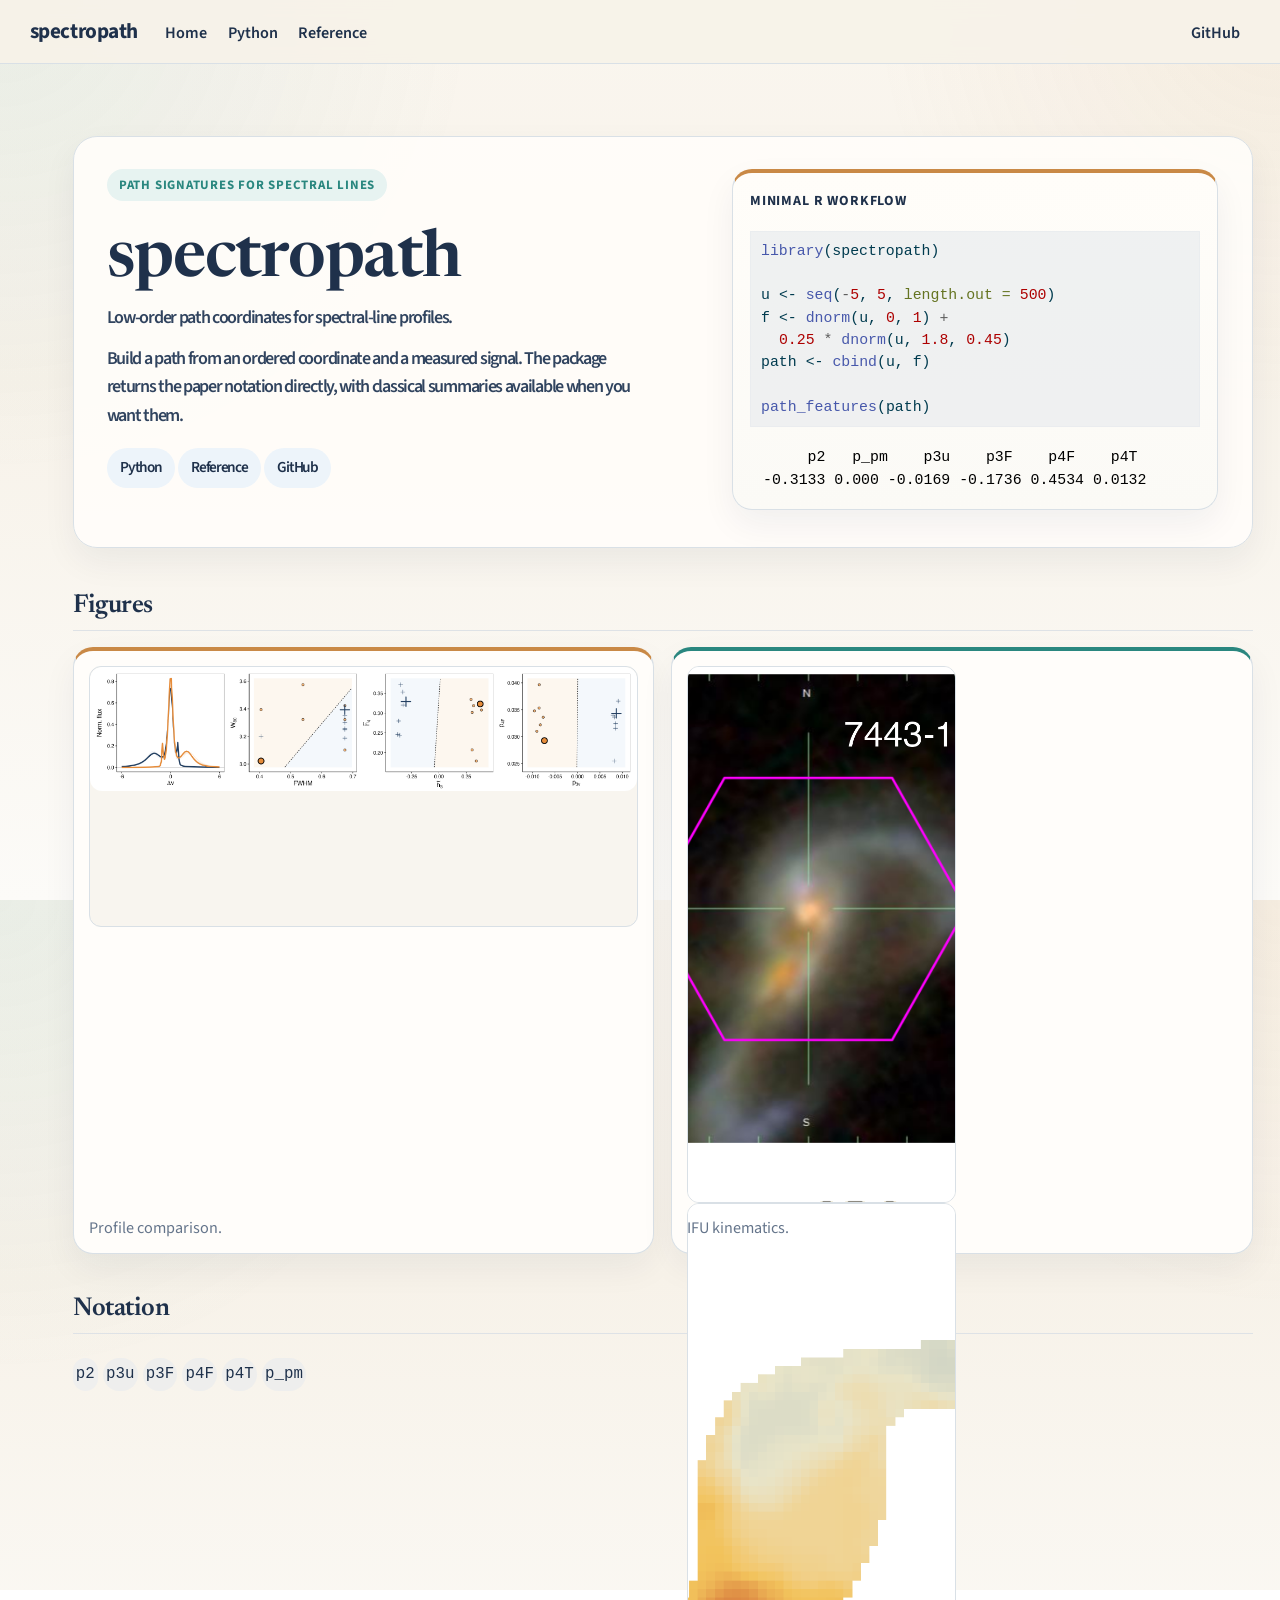
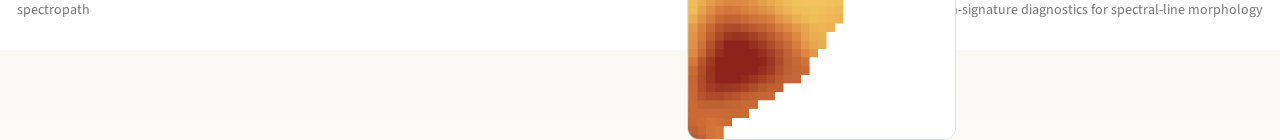
==== docs/index.html @ d3705812 "still trying" ====
<!DOCTYPE html>
<html xmlns="http://www.w3.org/1999/xhtml" lang="en" xml:lang="en"><head>

<meta charset="utf-8">
<meta name="generator" content="quarto-1.8.27">

<meta name="viewport" content="width=device-width, initial-scale=1.0, user-scalable=yes">


<title>spectropath</title>
<style>
code{white-space: pre-wrap;}
span.smallcaps{font-variant: small-caps;}
div.columns{display: flex; gap: min(4vw, 1.5em);}
div.column{flex: auto; overflow-x: auto;}
div.hanging-indent{margin-left: 1.5em; text-indent: -1.5em;}
ul.task-list{list-style: none;}
ul.task-list li input[type="checkbox"] {
  width: 0.8em;
  margin: 0 0.8em 0.2em -1em; /* quarto-specific, see https://github.com/quarto-dev/quarto-cli/issues/4556 */ 
  vertical-align: middle;
}
/* CSS for syntax highlighting */
html { -webkit-text-size-adjust: 100%; }
pre > code.sourceCode { white-space: pre; position: relative; }
pre > code.sourceCode > span { display: inline-block; line-height: 1.25; }
pre > code.sourceCode > span:empty { height: 1.2em; }
.sourceCode { overflow: visible; }
code.sourceCode > span { color: inherit; text-decoration: inherit; }
div.sourceCode { margin: 1em 0; }
pre.sourceCode { margin: 0; }
@media screen {
div.sourceCode { overflow: auto; }
}
@media print {
pre > code.sourceCode { white-space: pre-wrap; }
pre > code.sourceCode > span { text-indent: -5em; padding-left: 5em; }
}
pre.numberSource code
  { counter-reset: source-line 0; }
pre.numberSource code > span
  { position: relative; left: -4em; counter-increment: source-line; }
pre.numberSource code > span > a:first-child::before
  { content: counter(source-line);
    position: relative; left: -1em; text-align: right; vertical-align: baseline;
    border: none; display: inline-block;
    -webkit-touch-callout: none; -webkit-user-select: none;
    -khtml-user-select: none; -moz-user-select: none;
    -ms-user-select: none; user-select: none;
    padding: 0 4px; width: 4em;
  }
pre.numberSource { margin-left: 3em;  padding-left: 4px; }
div.sourceCode
  {   }
@media screen {
pre > code.sourceCode > span > a:first-child::before { text-decoration: underline; }
}
</style>


<script src="site_libs/quarto-nav/quarto-nav.js"></script>
<script src="site_libs/quarto-nav/headroom.min.js"></script>
<script src="site_libs/quarto-html/quarto.js" type="module"></script>
<script src="site_libs/quarto-html/tabsets/tabsets.js" type="module"></script>
<script src="site_libs/quarto-html/axe/axe-check.js" type="module"></script>
<script src="site_libs/quarto-html/popper.min.js"></script>
<script src="site_libs/quarto-html/tippy.umd.min.js"></script>
<script src="site_libs/quarto-html/anchor.min.js"></script>
<link href="site_libs/quarto-html/tippy.css" rel="stylesheet">
<link href="site_libs/quarto-html/quarto-syntax-highlighting-ed96de9b727972fe78a7b5d16c58bf87.css" rel="stylesheet" id="quarto-text-highlighting-styles">
<script src="site_libs/bootstrap/bootstrap.min.js"></script>
<link href="site_libs/bootstrap/bootstrap-icons.css" rel="stylesheet">
<link href="site_libs/bootstrap/bootstrap-a8976c3e89df70b272bdfba3d2fda974.min.css" rel="stylesheet" append-hash="true" id="quarto-bootstrap" data-mode="light">
<script id="quarto-search-options" type="application/json">{
  "language": {
    "search-no-results-text": "No results",
    "search-matching-documents-text": "matching documents",
    "search-copy-link-title": "Copy link to search",
    "search-hide-matches-text": "Hide additional matches",
    "search-more-match-text": "more match in this document",
    "search-more-matches-text": "more matches in this document",
    "search-clear-button-title": "Clear",
    "search-text-placeholder": "",
    "search-detached-cancel-button-title": "Cancel",
    "search-submit-button-title": "Submit",
    "search-label": "Search"
  }
}</script>
<style>html{ scroll-behavior: smooth; }</style>


<link rel="stylesheet" href="styles.css">
</head>

<body class="nav-fixed quarto-light">

<div id="quarto-search-results"></div>
  <header id="quarto-header" class="headroom fixed-top">
    <nav class="navbar navbar-expand-lg " data-bs-theme="dark">
      <div class="navbar-container container-fluid">
      <div class="navbar-brand-container mx-auto">
    <a class="navbar-brand" href="./index.html">
    <span class="navbar-title">spectropath</span>
    </a>
  </div>
          <button class="navbar-toggler" type="button" data-bs-toggle="collapse" data-bs-target="#navbarCollapse" aria-controls="navbarCollapse" role="menu" aria-expanded="false" aria-label="Toggle navigation" onclick="if (window.quartoToggleHeadroom) { window.quartoToggleHeadroom(); }">
  <span class="navbar-toggler-icon"></span>
</button>
          <div class="collapse navbar-collapse" id="navbarCollapse">
            <ul class="navbar-nav navbar-nav-scroll me-auto">
  <li class="nav-item">
    <a class="nav-link active" href="./index.html" aria-current="page"> 
<span class="menu-text">Home</span></a>
  </li>  
  <li class="nav-item">
    <a class="nav-link" href="./python.html"> 
<span class="menu-text">Python</span></a>
  </li>  
  <li class="nav-item">
    <a class="nav-link" href="./reference.html"> 
<span class="menu-text">Reference</span></a>
  </li>  
</ul>
            <ul class="navbar-nav navbar-nav-scroll ms-auto">
  <li class="nav-item">
    <a class="nav-link" href="https://github.com/RafaelSdeSouza/spectropath"> 
<span class="menu-text">GitHub</span></a>
  </li>  
</ul>
          </div> <!-- /navcollapse -->
            <div class="quarto-navbar-tools">
</div>
      </div> <!-- /container-fluid -->
    </nav>
</header>
<!-- content -->
<div id="quarto-content" class="quarto-container page-columns page-rows-contents page-layout-full page-navbar">
<!-- sidebar -->
<!-- margin-sidebar -->
    
<!-- main -->
<main class="content column-page" id="quarto-document-content"><header id="title-block-header" class="quarto-title-block"></header>




<div class="home-shell">
<div id="overview" class="hero-grid">
<div class="hero-copy">
<p><span class="section-label">Path signatures for spectral lines</span></p>
<section id="spectropath" class="level1 hero-name">
<h1 class="hero-name">spectropath</h1>
<p>Low-order path coordinates for spectral-line profiles.</p>
<p>Build a path from an ordered coordinate and a measured signal. The package returns the paper notation directly, with classical summaries available when you want them.</p>
<div class="inline-links">
<p><a href="python.html">Python</a> <a href="reference.html">Reference</a> <a href="https://github.com/RafaelSdeSouza/spectropath">GitHub</a></p>
</div>
</section>
</div>
<div class="code-card">
<p>Minimal R workflow</p>
<div class="sourceCode" id="cb1"><pre class="sourceCode r"><code class="sourceCode r"><span id="cb1-1"><a href="#cb1-1" aria-hidden="true" tabindex="-1"></a><span class="fu">library</span>(spectropath)</span>
<span id="cb1-2"><a href="#cb1-2" aria-hidden="true" tabindex="-1"></a></span>
<span id="cb1-3"><a href="#cb1-3" aria-hidden="true" tabindex="-1"></a>u <span class="ot">&lt;-</span> <span class="fu">seq</span>(<span class="sc">-</span><span class="dv">5</span>, <span class="dv">5</span>, <span class="at">length.out =</span> <span class="dv">500</span>)</span>
<span id="cb1-4"><a href="#cb1-4" aria-hidden="true" tabindex="-1"></a>f <span class="ot">&lt;-</span> <span class="fu">dnorm</span>(u, <span class="dv">0</span>, <span class="dv">1</span>) <span class="sc">+</span></span>
<span id="cb1-5"><a href="#cb1-5" aria-hidden="true" tabindex="-1"></a>  <span class="fl">0.25</span> <span class="sc">*</span> <span class="fu">dnorm</span>(u, <span class="fl">1.8</span>, <span class="fl">0.45</span>)</span>
<span id="cb1-6"><a href="#cb1-6" aria-hidden="true" tabindex="-1"></a>path <span class="ot">&lt;-</span> <span class="fu">cbind</span>(u, f)</span>
<span id="cb1-7"><a href="#cb1-7" aria-hidden="true" tabindex="-1"></a></span>
<span id="cb1-8"><a href="#cb1-8" aria-hidden="true" tabindex="-1"></a><span class="fu">path_features</span>(path)</span></code></pre></div>
<pre class="text"><code>      p2   p_pm    p3u    p3F    p4F    p4T
 -0.3133 0.000 -0.0169 -0.1736 0.4534 0.0132</code></pre>
</div>
</div>
<section id="figures" class="level2 section-heading">
<h2 class="section-heading anchored" data-anchor-id="figures">Figures</h2>
<div class="showcase-grid">
<div class="showcase-lead">
<div class="showcase-frame showcase-frame-wide">
<p><img src="site-assets/moffat_stress_cases_panel_boundary_regions_row1.png" class="img-fluid"></p>
</div>
<div class="showcase-caption">
<p>Profile comparison.</p>
</div>
</div>
<div class="showcase-side">
<div class="kinematics-pair">
<p><img src="site-assets/kinematics_context_crop.png" class="kinematics-slice img-fluid"> <img src="site-assets/kinematics_starlet_crop.png" class="kinematics-slice img-fluid"></p>
</div>
<div class="showcase-caption">
<p>IFU kinematics.</p>
</div>
</div>
</div>
</section>
<section id="notation" class="level2 section-heading">
<h2 class="section-heading anchored" data-anchor-id="notation">Notation</h2>
<div class="notation-strip">
<p><code>p2</code> <code>p3u</code> <code>p3F</code> <code>p4F</code> <code>p4T</code> <code>p_pm</code></p>
</div>
</section>
</div>



</main> <!-- /main -->
<script id="quarto-html-after-body" type="application/javascript">
  window.document.addEventListener("DOMContentLoaded", function (event) {
    const icon = "";
    const anchorJS = new window.AnchorJS();
    anchorJS.options = {
      placement: 'right',
      icon: icon
    };
    anchorJS.add('.anchored');
      var localhostRegex = new RegExp(/^(?:http|https):\/\/localhost\:?[0-9]*\//);
      var mailtoRegex = new RegExp(/^mailto:/);
        var filterRegex = new RegExp('/' + window.location.host + '/');
      var isInternal = (href) => {
          return filterRegex.test(href) || localhostRegex.test(href) || mailtoRegex.test(href);
      }
      // Inspect non-navigation links and adorn them if external
     var links = window.document.querySelectorAll('a[href]:not(.nav-link):not(.navbar-brand):not(.toc-action):not(.sidebar-link):not(.sidebar-item-toggle):not(.pagination-link):not(.no-external):not([aria-hidden]):not(.dropdown-item):not(.quarto-navigation-tool):not(.about-link)');
      for (var i=0; i<links.length; i++) {
        const link = links[i];
        if (!isInternal(link.href)) {
          // undo the damage that might have been done by quarto-nav.js in the case of
          // links that we want to consider external
          if (link.dataset.originalHref !== undefined) {
            link.href = link.dataset.originalHref;
          }
        }
      }
    function tippyHover(el, contentFn, onTriggerFn, onUntriggerFn) {
      const config = {
        allowHTML: true,
        maxWidth: 500,
        delay: 100,
        arrow: false,
        appendTo: function(el) {
            return el.parentElement;
        },
        interactive: true,
        interactiveBorder: 10,
        theme: 'quarto',
        placement: 'bottom-start',
      };
      if (contentFn) {
        config.content = contentFn;
      }
      if (onTriggerFn) {
        config.onTrigger = onTriggerFn;
      }
      if (onUntriggerFn) {
        config.onUntrigger = onUntriggerFn;
      }
      window.tippy(el, config); 
    }
    const noterefs = window.document.querySelectorAll('a[role="doc-noteref"]');
    for (var i=0; i<noterefs.length; i++) {
      const ref = noterefs[i];
      tippyHover(ref, function() {
        // use id or data attribute instead here
        let href = ref.getAttribute('data-footnote-href') || ref.getAttribute('href');
        try { href = new URL(href).hash; } catch {}
        const id = href.replace(/^#\/?/, "");
        const note = window.document.getElementById(id);
        if (note) {
          return note.innerHTML;
        } else {
          return "";
        }
      });
    }
    const xrefs = window.document.querySelectorAll('a.quarto-xref');
    const processXRef = (id, note) => {
      // Strip column container classes
      const stripColumnClz = (el) => {
        el.classList.remove("page-full", "page-columns");
        if (el.children) {
          for (const child of el.children) {
            stripColumnClz(child);
          }
        }
      }
      stripColumnClz(note)
      if (id === null || id.startsWith('sec-')) {
        // Special case sections, only their first couple elements
        const container = document.createElement("div");
        if (note.children && note.children.length > 2) {
          container.appendChild(note.children[0].cloneNode(true));
          for (let i = 1; i < note.children.length; i++) {
            const child = note.children[i];
            if (child.tagName === "P" && child.innerText === "") {
              continue;
            } else {
              container.appendChild(child.cloneNode(true));
              break;
            }
          }
          if (window.Quarto?.typesetMath) {
            window.Quarto.typesetMath(container);
          }
          return container.innerHTML
        } else {
          if (window.Quarto?.typesetMath) {
            window.Quarto.typesetMath(note);
          }
          return note.innerHTML;
        }
      } else {
        // Remove any anchor links if they are present
        const anchorLink = note.querySelector('a.anchorjs-link');
        if (anchorLink) {
          anchorLink.remove();
        }
        if (window.Quarto?.typesetMath) {
          window.Quarto.typesetMath(note);
        }
        if (note.classList.contains("callout")) {
          return note.outerHTML;
        } else {
          return note.innerHTML;
        }
      }
    }
    for (var i=0; i<xrefs.length; i++) {
      const xref = xrefs[i];
      tippyHover(xref, undefined, function(instance) {
        instance.disable();
        let url = xref.getAttribute('href');
        let hash = undefined; 
        if (url.startsWith('#')) {
          hash = url;
        } else {
          try { hash = new URL(url).hash; } catch {}
        }
        if (hash) {
          const id = hash.replace(/^#\/?/, "");
          const note = window.document.getElementById(id);
          if (note !== null) {
            try {
              const html = processXRef(id, note.cloneNode(true));
              instance.setContent(html);
            } finally {
              instance.enable();
              instance.show();
            }
          } else {
            // See if we can fetch this
            fetch(url.split('#')[0])
            .then(res => res.text())
            .then(html => {
              const parser = new DOMParser();
              const htmlDoc = parser.parseFromString(html, "text/html");
              const note = htmlDoc.getElementById(id);
              if (note !== null) {
                const html = processXRef(id, note);
                instance.setContent(html);
              } 
            }).finally(() => {
              instance.enable();
              instance.show();
            });
          }
        } else {
          // See if we can fetch a full url (with no hash to target)
          // This is a special case and we should probably do some content thinning / targeting
          fetch(url)
          .then(res => res.text())
          .then(html => {
            const parser = new DOMParser();
            const htmlDoc = parser.parseFromString(html, "text/html");
            const note = htmlDoc.querySelector('main.content');
            if (note !== null) {
              // This should only happen for chapter cross references
              // (since there is no id in the URL)
              // remove the first header
              if (note.children.length > 0 && note.children[0].tagName === "HEADER") {
                note.children[0].remove();
              }
              const html = processXRef(null, note);
              instance.setContent(html);
            } 
          }).finally(() => {
            instance.enable();
            instance.show();
          });
        }
      }, function(instance) {
      });
    }
        let selectedAnnoteEl;
        const selectorForAnnotation = ( cell, annotation) => {
          let cellAttr = 'data-code-cell="' + cell + '"';
          let lineAttr = 'data-code-annotation="' +  annotation + '"';
          const selector = 'span[' + cellAttr + '][' + lineAttr + ']';
          return selector;
        }
        const selectCodeLines = (annoteEl) => {
          const doc = window.document;
          const targetCell = annoteEl.getAttribute("data-target-cell");
          const targetAnnotation = annoteEl.getAttribute("data-target-annotation");
          const annoteSpan = window.document.querySelector(selectorForAnnotation(targetCell, targetAnnotation));
          const lines = annoteSpan.getAttribute("data-code-lines").split(",");
          const lineIds = lines.map((line) => {
            return targetCell + "-" + line;
          })
          let top = null;
          let height = null;
          let parent = null;
          if (lineIds.length > 0) {
              //compute the position of the single el (top and bottom and make a div)
              const el = window.document.getElementById(lineIds[0]);
              top = el.offsetTop;
              height = el.offsetHeight;
              parent = el.parentElement.parentElement;
            if (lineIds.length > 1) {
              const lastEl = window.document.getElementById(lineIds[lineIds.length - 1]);
              const bottom = lastEl.offsetTop + lastEl.offsetHeight;
              height = bottom - top;
            }
            if (top !== null && height !== null && parent !== null) {
              // cook up a div (if necessary) and position it 
              let div = window.document.getElementById("code-annotation-line-highlight");
              if (div === null) {
                div = window.document.createElement("div");
                div.setAttribute("id", "code-annotation-line-highlight");
                div.style.position = 'absolute';
                parent.appendChild(div);
              }
              div.style.top = top - 2 + "px";
              div.style.height = height + 4 + "px";
              div.style.left = 0;
              let gutterDiv = window.document.getElementById("code-annotation-line-highlight-gutter");
              if (gutterDiv === null) {
                gutterDiv = window.document.createElement("div");
                gutterDiv.setAttribute("id", "code-annotation-line-highlight-gutter");
                gutterDiv.style.position = 'absolute';
                const codeCell = window.document.getElementById(targetCell);
                const gutter = codeCell.querySelector('.code-annotation-gutter');
                gutter.appendChild(gutterDiv);
              }
              gutterDiv.style.top = top - 2 + "px";
              gutterDiv.style.height = height + 4 + "px";
            }
            selectedAnnoteEl = annoteEl;
          }
        };
        const unselectCodeLines = () => {
          const elementsIds = ["code-annotation-line-highlight", "code-annotation-line-highlight-gutter"];
          elementsIds.forEach((elId) => {
            const div = window.document.getElementById(elId);
            if (div) {
              div.remove();
            }
          });
          selectedAnnoteEl = undefined;
        };
          // Handle positioning of the toggle
      window.addEventListener(
        "resize",
        throttle(() => {
          elRect = undefined;
          if (selectedAnnoteEl) {
            selectCodeLines(selectedAnnoteEl);
          }
        }, 10)
      );
      function throttle(fn, ms) {
      let throttle = false;
      let timer;
        return (...args) => {
          if(!throttle) { // first call gets through
              fn.apply(this, args);
              throttle = true;
          } else { // all the others get throttled
              if(timer) clearTimeout(timer); // cancel #2
              timer = setTimeout(() => {
                fn.apply(this, args);
                timer = throttle = false;
              }, ms);
          }
        };
      }
        // Attach click handler to the DT
        const annoteDls = window.document.querySelectorAll('dt[data-target-cell]');
        for (const annoteDlNode of annoteDls) {
          annoteDlNode.addEventListener('click', (event) => {
            const clickedEl = event.target;
            if (clickedEl !== selectedAnnoteEl) {
              unselectCodeLines();
              const activeEl = window.document.querySelector('dt[data-target-cell].code-annotation-active');
              if (activeEl) {
                activeEl.classList.remove('code-annotation-active');
              }
              selectCodeLines(clickedEl);
              clickedEl.classList.add('code-annotation-active');
            } else {
              // Unselect the line
              unselectCodeLines();
              clickedEl.classList.remove('code-annotation-active');
            }
          });
        }
    const findCites = (el) => {
      const parentEl = el.parentElement;
      if (parentEl) {
        const cites = parentEl.dataset.cites;
        if (cites) {
          return {
            el,
            cites: cites.split(' ')
          };
        } else {
          return findCites(el.parentElement)
        }
      } else {
        return undefined;
      }
    };
    var bibliorefs = window.document.querySelectorAll('a[role="doc-biblioref"]');
    for (var i=0; i<bibliorefs.length; i++) {
      const ref = bibliorefs[i];
      const citeInfo = findCites(ref);
      if (citeInfo) {
        tippyHover(citeInfo.el, function() {
          var popup = window.document.createElement('div');
          citeInfo.cites.forEach(function(cite) {
            var citeDiv = window.document.createElement('div');
            citeDiv.classList.add('hanging-indent');
            citeDiv.classList.add('csl-entry');
            var biblioDiv = window.document.getElementById('ref-' + cite);
            if (biblioDiv) {
              citeDiv.innerHTML = biblioDiv.innerHTML;
            }
            popup.appendChild(citeDiv);
          });
          return popup.innerHTML;
        });
      }
    }
  });
  </script>
</div> <!-- /content -->
<footer class="footer">
  <div class="nav-footer">
    <div class="nav-footer-left">
<p>spectropath</p>
</div>   
    <div class="nav-footer-center">
      &nbsp;
    </div>
    <div class="nav-footer-right">
<p>Path-signature diagnostics for spectral-line morphology</p>
</div>
  </div>
</footer>




<script src="site_libs/quarto-html/zenscroll-min.js"></script>
</body></html>
---- docs/site_libs/quarto-html/tippy.css ----
.tippy-box[data-animation=fade][data-state=hidden]{opacity:0}[data-tippy-root]{max-width:calc(100vw - 10px)}.tippy-box{position:relative;background-color:#333;color:#fff;border-radius:4px;font-size:14px;line-height:1.4;white-space:normal;outline:0;transition-property:transform,visibility,opacity}.tippy-box[data-placement^=top]>.tippy-arrow{bottom:0}.tippy-box[data-placement^=top]>.tippy-arrow:before{bottom:-7px;left:0;border-width:8px 8px 0;border-top-color:initial;transform-origin:center top}.tippy-box[data-placement^=bottom]>.tippy-arrow{top:0}.tippy-box[data-placement^=bottom]>.tippy-arrow:before{top:-7px;left:0;border-width:0 8px 8px;border-bottom-color:initial;transform-origin:center bottom}.tippy-box[data-placement^=left]>.tippy-arrow{right:0}.tippy-box[data-placement^=left]>.tippy-arrow:before{border-width:8px 0 8px 8px;border-left-color:initial;right:-7px;transform-origin:center left}.tippy-box[data-placement^=right]>.tippy-arrow{left:0}.tippy-box[data-placement^=right]>.tippy-arrow:before{left:-7px;border-width:8px 8px 8px 0;border-right-color:initial;transform-origin:center right}.tippy-box[data-inertia][data-state=visible]{transition-timing-function:cubic-bezier(.54,1.5,.38,1.11)}.tippy-arrow{width:16px;height:16px;color:#333}.tippy-arrow:before{content:"";position:absolute;border-color:transparent;border-style:solid}.tippy-content{position:relative;padding:5px 9px;z-index:1}
---- docs/site_libs/quarto-html/quarto-syntax-highlighting-ed96de9b727972fe78a7b5d16c58bf87.css ----
/* quarto syntax highlight colors */
:root {
  --quarto-hl-ot-color: #003B4F;
  --quarto-hl-at-color: #657422;
  --quarto-hl-ss-color: #20794D;
  --quarto-hl-an-color: #5E5E5E;
  --quarto-hl-fu-color: #4758AB;
  --quarto-hl-st-color: #20794D;
  --quarto-hl-cf-color: #003B4F;
  --quarto-hl-op-color: #5E5E5E;
  --quarto-hl-er-color: #AD0000;
  --quarto-hl-bn-color: #AD0000;
  --quarto-hl-al-color: #AD0000;
  --quarto-hl-va-color: #111111;
  --quarto-hl-bu-color: inherit;
  --quarto-hl-ex-color: inherit;
  --quarto-hl-pp-color: #AD0000;
  --quarto-hl-in-color: #5E5E5E;
  --quarto-hl-vs-color: #20794D;
  --quarto-hl-wa-color: #5E5E5E;
  --quarto-hl-do-color: #5E5E5E;
  --quarto-hl-im-color: #00769E;
  --quarto-hl-ch-color: #20794D;
  --quarto-hl-dt-color: #AD0000;
  --quarto-hl-fl-color: #AD0000;
  --quarto-hl-co-color: #5E5E5E;
  --quarto-hl-cv-color: #5E5E5E;
  --quarto-hl-cn-color: #8f5902;
  --quarto-hl-sc-color: #5E5E5E;
  --quarto-hl-dv-color: #AD0000;
  --quarto-hl-kw-color: #003B4F;
}

/* other quarto variables */
:root {
  --quarto-font-monospace: SFMono-Regular, Menlo, Monaco, Consolas, "Liberation Mono", "Courier New", monospace;
}

/* syntax highlight based on Pandoc's rules */
pre > code.sourceCode > span {
  color: #003B4F;
}

code.sourceCode > span {
  color: #003B4F;
}

div.sourceCode,
div.sourceCode pre.sourceCode {
  color: #003B4F;
}

/* Normal */
code span {
  color: #003B4F;
}

/* Alert */
code span.al {
  color: #AD0000;
  font-style: inherit;
}

/* Annotation */
code span.an {
  color: #5E5E5E;
  font-style: inherit;
}

/* Attribute */
code span.at {
  color: #657422;
  font-style: inherit;
}

/* BaseN */
code span.bn {
  color: #AD0000;
  font-style: inherit;
}

/* BuiltIn */
code span.bu {
  font-style: inherit;
}

/* ControlFlow */
code span.cf {
  color: #003B4F;
  font-weight: bold;
  font-style: inherit;
}

/* Char */
code span.ch {
  color: #20794D;
  font-style: inherit;
}

/* Constant */
code span.cn {
  color: #8f5902;
  font-style: inherit;
}

/* Comment */
code span.co {
  color: #5E5E5E;
  font-style: inherit;
}

/* CommentVar */
code span.cv {
  color: #5E5E5E;
  font-style: italic;
}

/* Documentation */
code span.do {
  color: #5E5E5E;
  font-style: italic;
}

/* DataType */
code span.dt {
  color: #AD0000;
  font-style: inherit;
}

/* DecVal */
code span.dv {
  color: #AD0000;
  font-style: inherit;
}

/* Error */
code span.er {
  color: #AD0000;
  font-style: inherit;
}

/* Extension */
code span.ex {
  font-style: inherit;
}

/* Float */
code span.fl {
  color: #AD0000;
  font-style: inherit;
}

/* Function */
code span.fu {
  color: #4758AB;
  font-style: inherit;
}

/* Import */
code span.im {
  color: #00769E;
  font-style: inherit;
}

/* Information */
code span.in {
  color: #5E5E5E;
  font-style: inherit;
}

/* Keyword */
code span.kw {
  color: #003B4F;
  font-weight: bold;
  font-style: inherit;
}

/* Operator */
code span.op {
  color: #5E5E5E;
  font-style: inherit;
}

/* Other */
code span.ot {
  color: #003B4F;
  font-style: inherit;
}

/* Preprocessor */
code span.pp {
  color: #AD0000;
  font-style: inherit;
}

/* SpecialChar */
code span.sc {
  color: #5E5E5E;
  font-style: inherit;
}

/* SpecialString */
code span.ss {
  color: #20794D;
  font-style: inherit;
}

/* String */
code span.st {
  color: #20794D;
  font-style: inherit;
}

/* Variable */
code span.va {
  color: #111111;
  font-style: inherit;
}

/* VerbatimString */
code span.vs {
  color: #20794D;
  font-style: inherit;
}

/* Warning */
code span.wa {
  color: #5E5E5E;
  font-style: italic;
}

.prevent-inlining {
  content: "</";
}

/*# sourceMappingURL=0920dd6d7437995b8cdf7429764427b1.css.map */
---- docs/styles.css ----
@import url('https://fonts.googleapis.com/css2?family=Newsreader:opsz,wght@6..72,500;6..72,600&family=Source+Sans+3:wght@400;500;600;700&display=swap');

:root {
  --sp-ink: #1f314b;
  --sp-muted: #65758b;
  --sp-line: #d9e0e6;
  --sp-paper: #f7f2e9;
  --sp-white: #fffdfa;
  --sp-accent: #c98946;
  --sp-accent-soft: #faeedf;
  --sp-jade: #2a877f;
  --sp-jade-soft: #e7f3f1;
  --sp-blue-soft: #edf4fa;
  --sp-shadow: 0 14px 34px rgba(22, 39, 61, 0.06);
  --sp-radius: 20px;
}

html {
  scroll-behavior: smooth;
}

body {
  font-family: "Source Sans 3", -apple-system, BlinkMacSystemFont, "Segoe UI", Helvetica, Arial, sans-serif;
  color: var(--sp-ink);
  background:
    radial-gradient(circle at top right, rgba(201, 137, 70, 0.09), transparent 24rem),
    radial-gradient(circle at top left, rgba(42, 135, 127, 0.08), transparent 28rem),
    linear-gradient(180deg, #faf6ef 0%, #f7f2e9 42%, #fcfbf8 100%);
  line-height: 1.68;
}

body,
p,
li,
td,
th,
figcaption,
.navbar,
.showcase-caption,
.notation-item,
.quick-card,
.code-card,
.example-block {
  font-family: "Source Sans 3", -apple-system, BlinkMacSystemFont, "Segoe UI", Helvetica, Arial, sans-serif;
}

.quarto-title-banner,
.quarto-title-block,
#quarto-search,
.quarto-search-button {
  display: none !important;
}

.navbar {
  background: rgba(247, 242, 233, 0.92);
  backdrop-filter: blur(10px);
  border-bottom: 1px solid var(--sp-line);
  box-shadow: none;
}

.navbar-brand,
.navbar-nav .nav-link {
  color: var(--sp-ink) !important;
}

.navbar-brand {
  font-weight: 700;
  letter-spacing: -0.02em;
}

.navbar-nav .nav-link {
  font-size: 0.95rem;
  font-weight: 600;
}

.navbar-nav .nav-link:hover,
a:hover {
  color: #15263c !important;
}

main.content,
.page-columns,
.page-layout-full {
  background: transparent;
}

.home-shell,
.page-content {
  width: min(1180px, calc(100vw - 2.4rem));
  margin: 0 auto;
}

.home-shell {
  padding: 2.4rem 0 4rem;
}

.home-layout {
  display: grid;
  grid-template-columns: 170px minmax(0, 1fr);
  gap: 1.6rem;
  align-items: start;
}

.home-rail {
  position: sticky;
  top: 5.8rem;
  align-self: start;
  padding-top: 0.45rem;
}

.home-rail h2 {
  margin: 0 0 0.85rem;
  font-family: "Source Sans 3", -apple-system, BlinkMacSystemFont, "Segoe UI", Helvetica, Arial, sans-serif;
  font-size: 0.88rem;
  font-weight: 700;
  letter-spacing: 0.08em;
  text-transform: uppercase;
  color: var(--sp-muted);
}

.home-rail ul {
  list-style: none;
  margin: 0;
  padding: 0;
  display: grid;
  gap: 0.35rem;
}

.home-rail a {
  display: inline-block;
  color: var(--sp-ink);
  text-decoration: none;
  font-size: 0.97rem;
  font-weight: 600;
}

.home-main {
  min-width: 0;
}

.hero-grid {
  display: grid;
  grid-template-columns: minmax(0, 1.1fr) minmax(300px, 0.9fr);
  gap: 1.8rem;
  align-items: start;
  margin: 0 auto 2.4rem;
  padding: 1.9rem 1.95rem;
  background: rgba(255, 253, 250, 0.9);
  border: 1px solid var(--sp-line);
  border-radius: 24px;
  box-shadow: var(--sp-shadow);
}

.hero-copy {
  max-width: 34rem;
}

.section-label {
  display: inline-block;
  margin-bottom: 0.95rem;
  padding: 0.35rem 0.72rem;
  border-radius: 999px;
  background: var(--sp-jade-soft);
  color: var(--sp-jade);
  font-size: 0.76rem;
  font-weight: 700;
  letter-spacing: 0.06em;
  text-transform: uppercase;
}

.hero-name,
h1,
h2,
h3 {
  font-family: "Newsreader", "Iowan Old Style", "Times New Roman", serif;
  color: var(--sp-ink);
  letter-spacing: -0.02em;
  font-weight: 600;
}

.hero-name {
  font-size: clamp(2.9rem, 5.1vw, 4.8rem);
  line-height: 0.92;
  margin: 0 0 0.75rem;
  max-width: none;
}

.hero-copy p {
  max-width: 31rem;
  margin: 0 0 0.8rem;
  color: #31445f;
  font-size: 1.06rem;
  line-height: 1.56;
}

.inline-links {
  display: flex;
  flex-wrap: wrap;
  gap: 0.55rem;
  margin-top: 1.1rem;
}

.inline-links a {
  display: inline-flex;
  align-items: center;
  padding: 0.48rem 0.8rem;
  border-radius: 999px;
  background: var(--sp-blue-soft);
  color: var(--sp-ink);
  text-decoration: none;
  font-size: 0.9rem;
  font-weight: 600;
  transition: background 0.18s ease, transform 0.18s ease;
}

.inline-links a:hover {
  background: var(--sp-accent-soft);
  text-decoration: none;
  transform: translateY(-1px);
}

.code-card,
.quick-card,
.notation-item,
.reference-item,
.example-block,
.showcase-lead,
.showcase-side {
  background: var(--sp-white);
  border: 1px solid var(--sp-line);
  border-radius: var(--sp-radius);
  box-shadow: var(--sp-shadow);
}

.code-card {
  padding: 1rem 1rem 0.95rem;
  border-top: 4px solid var(--sp-accent);
  background: linear-gradient(180deg, #fffdf9 0%, #fbfaf6 100%);
}

.code-card > p:first-child,
.quick-card > p:first-child {
  margin: 0 0 0.72rem;
  font-size: 0.82rem;
  font-weight: 700;
  color: var(--sp-ink);
  letter-spacing: 0.06em;
  text-transform: uppercase;
}

pre {
  margin: 0;
  padding: 0;
  background: transparent !important;
  border: 0 !important;
}

pre code,
code {
  font-family: ui-monospace, SFMono-Regular, Menlo, Consolas, monospace;
}

h2.section-heading,
.section-heading {
  font-size: 1.52rem;
  margin: 0 0 0.9rem;
}

.showcase-grid {
  display: grid;
  grid-template-columns: repeat(2, minmax(0, 1fr));
  gap: 1rem;
  align-items: stretch;
  margin-bottom: 2.2rem;
}

.showcase-lead,
.showcase-side {
  display: flex;
  flex-direction: column;
  padding: 0.9rem 0.9rem 0.82rem;
  min-height: 100%;
}

.showcase-lead {
  border-top: 4px solid var(--sp-accent);
}

.showcase-side {
  border-top: 4px solid var(--sp-jade);
}

.showcase-frame {
  width: 100%;
  overflow: hidden;
  border-radius: 12px;
  border: 1px solid var(--sp-line);
  background: #f8f5ef;
}

.showcase-frame-wide {
  aspect-ratio: 16 / 7.6;
}

.showcase-frame img,
.showcase-side img,
.example-block img {
  display: block;
  width: 100%;
  height: 100%;
  object-fit: cover;
  border-radius: 12px;
}

.showcase-grid figure,
.showcase-grid p,
.kinematics-pair p {
  margin: 0;
}

.showcase-grid figcaption {
  display: none;
}

.showcase-caption {
  margin-top: auto;
  padding-top: 0.75rem;
  font-size: 0.95rem;
  color: var(--sp-muted);
  line-height: 1.45;
}

.kinematics-pair {
  display: grid;
  grid-template-columns: repeat(2, minmax(0, 1fr));
  gap: 0.7rem;
}

.kinematics-slice {
  width: 100%;
  aspect-ratio: 1 / 1;
  object-fit: cover;
  object-position: center center;
  border-radius: 12px;
  border: 1px solid var(--sp-line);
  background: #f8f5ef;
}

.notation-strip {
  display: flex;
  flex-wrap: wrap;
  gap: 0.58rem;
  margin-bottom: 2.1rem;
}

.notation-strip code,
.reference-item code {
  display: inline-block;
  padding: 0.24rem 0.52rem;
  border-radius: 999px;
  background: var(--sp-blue-soft);
  color: var(--sp-ink);
  font-size: 0.93rem;
}

.quick-grid,
.reference-list {
  display: grid;
  grid-template-columns: repeat(2, minmax(0, 1fr));
  gap: 1rem;
}

.quick-card {
  padding: 1rem 1.05rem;
  margin-bottom: 2rem;
  border-top: 4px solid var(--sp-jade);
}

.example-block {
  padding: 1.1rem;
  margin-bottom: 1.5rem;
  border-top: 4px solid var(--sp-accent);
}

.example-block h2 {
  margin-top: 0;
  margin-bottom: 0.8rem;
  font-size: 1.48rem;
}

table {
  width: 100%;
  border-collapse: collapse;
  margin: 1rem 0 1.5rem;
  font-size: 0.97rem;
  background: var(--sp-white);
}

th,
td {
  padding: 0.8rem 0.85rem;
  border-bottom: 1px solid var(--sp-line);
}

th {
  text-align: left;
  color: var(--sp-ink);
  font-weight: 600;
}

figcaption {
  color: var(--sp-muted);
}

.page-footer {
  border-top: 1px solid var(--sp-line);
  background: transparent;
}

@media (max-width: 980px) {
  .home-shell,
  .page-content {
    width: min(100vw - 1.2rem, 1100px);
  }

  .home-layout,
  .home-rail,
  .hero-grid,
  .showcase-grid,
  .notation-grid,
  .quick-grid,
  .reference-list {
    grid-template-columns: 1fr;
  }

  .home-layout {
    display: block;
  }

  .home-rail {
    position: static;
    margin-bottom: 1.1rem;
    padding-top: 0;
  }

  .home-rail ul {
    grid-template-columns: repeat(2, minmax(0, 1fr));
    gap: 0.5rem 0.9rem;
  }

  .hero-grid {
    padding: 1.5rem;
  }

  .hero-name {
    font-size: clamp(2.55rem, 12vw, 4rem);
    max-width: none;
  }

  .hero-copy p {
    font-size: 1.04rem;
  }

  .kinematics-pair {
    grid-template-columns: 1fr 1fr;
  }
}
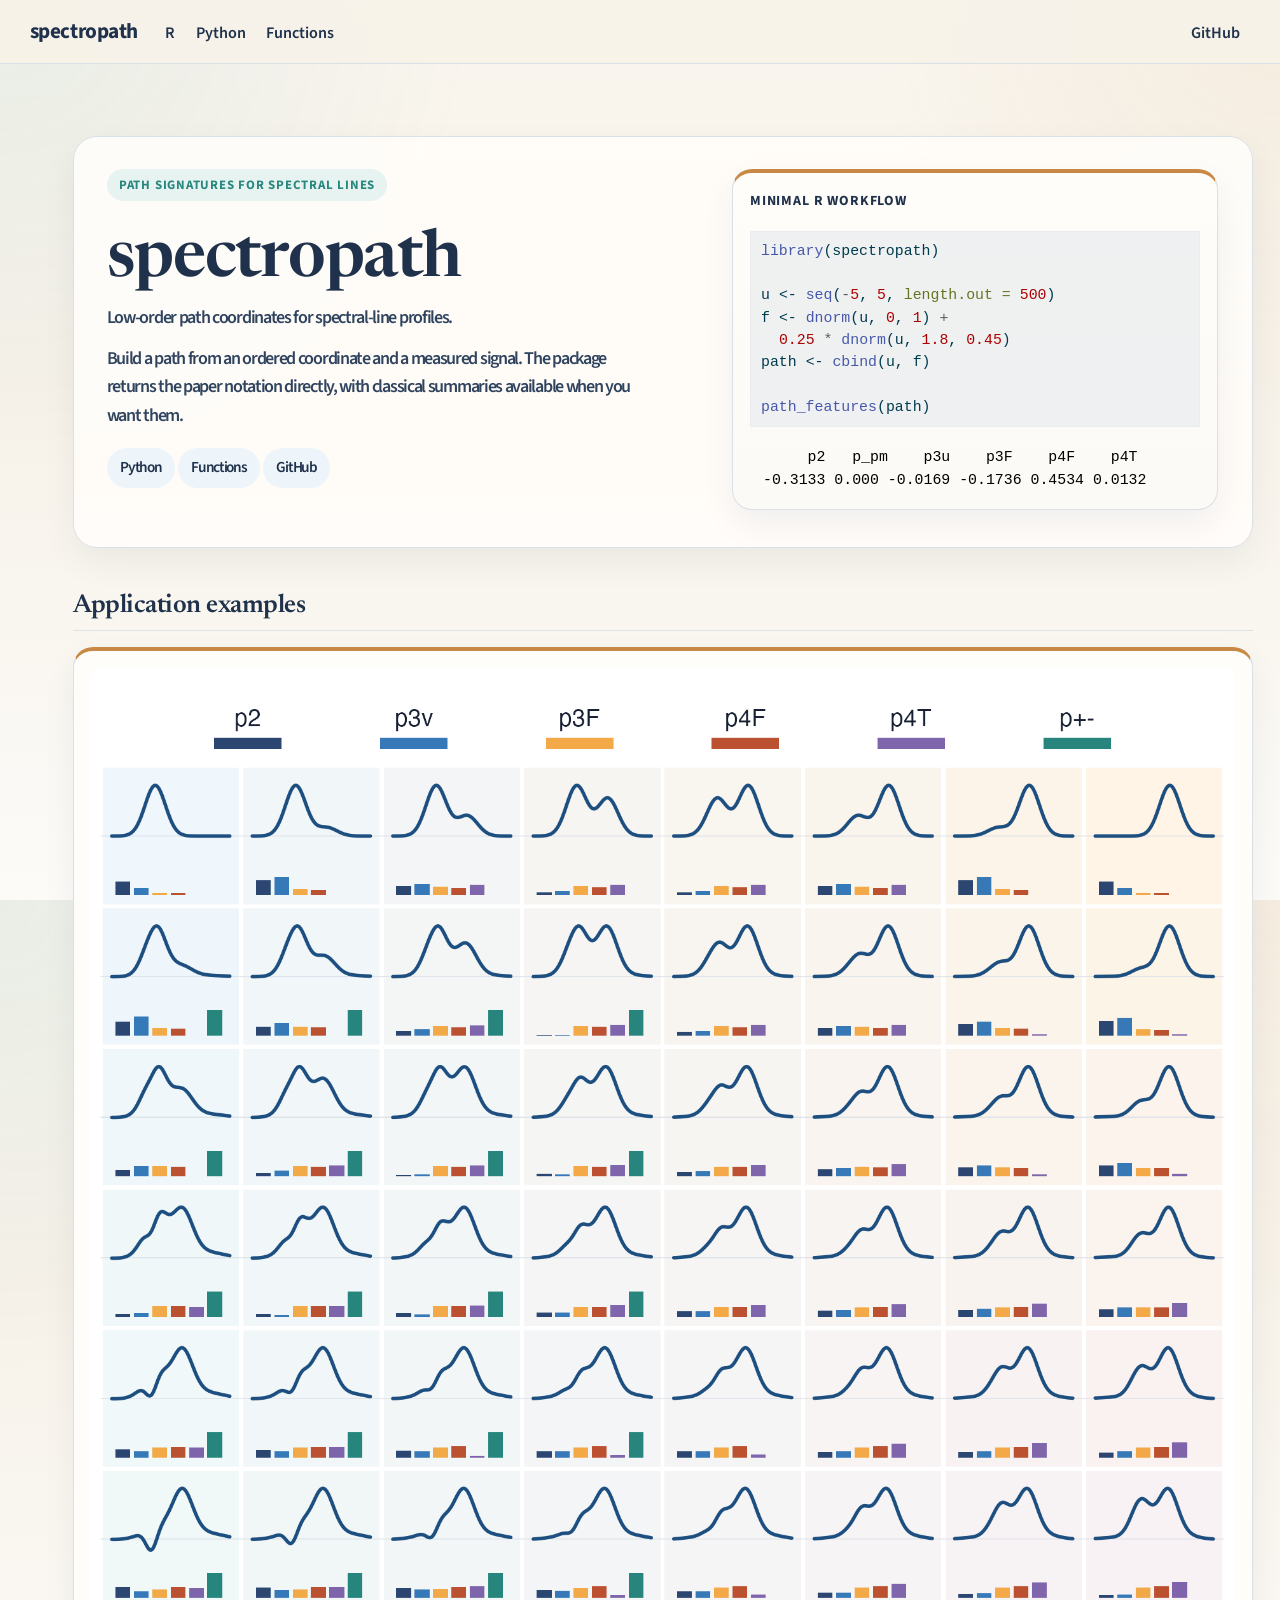
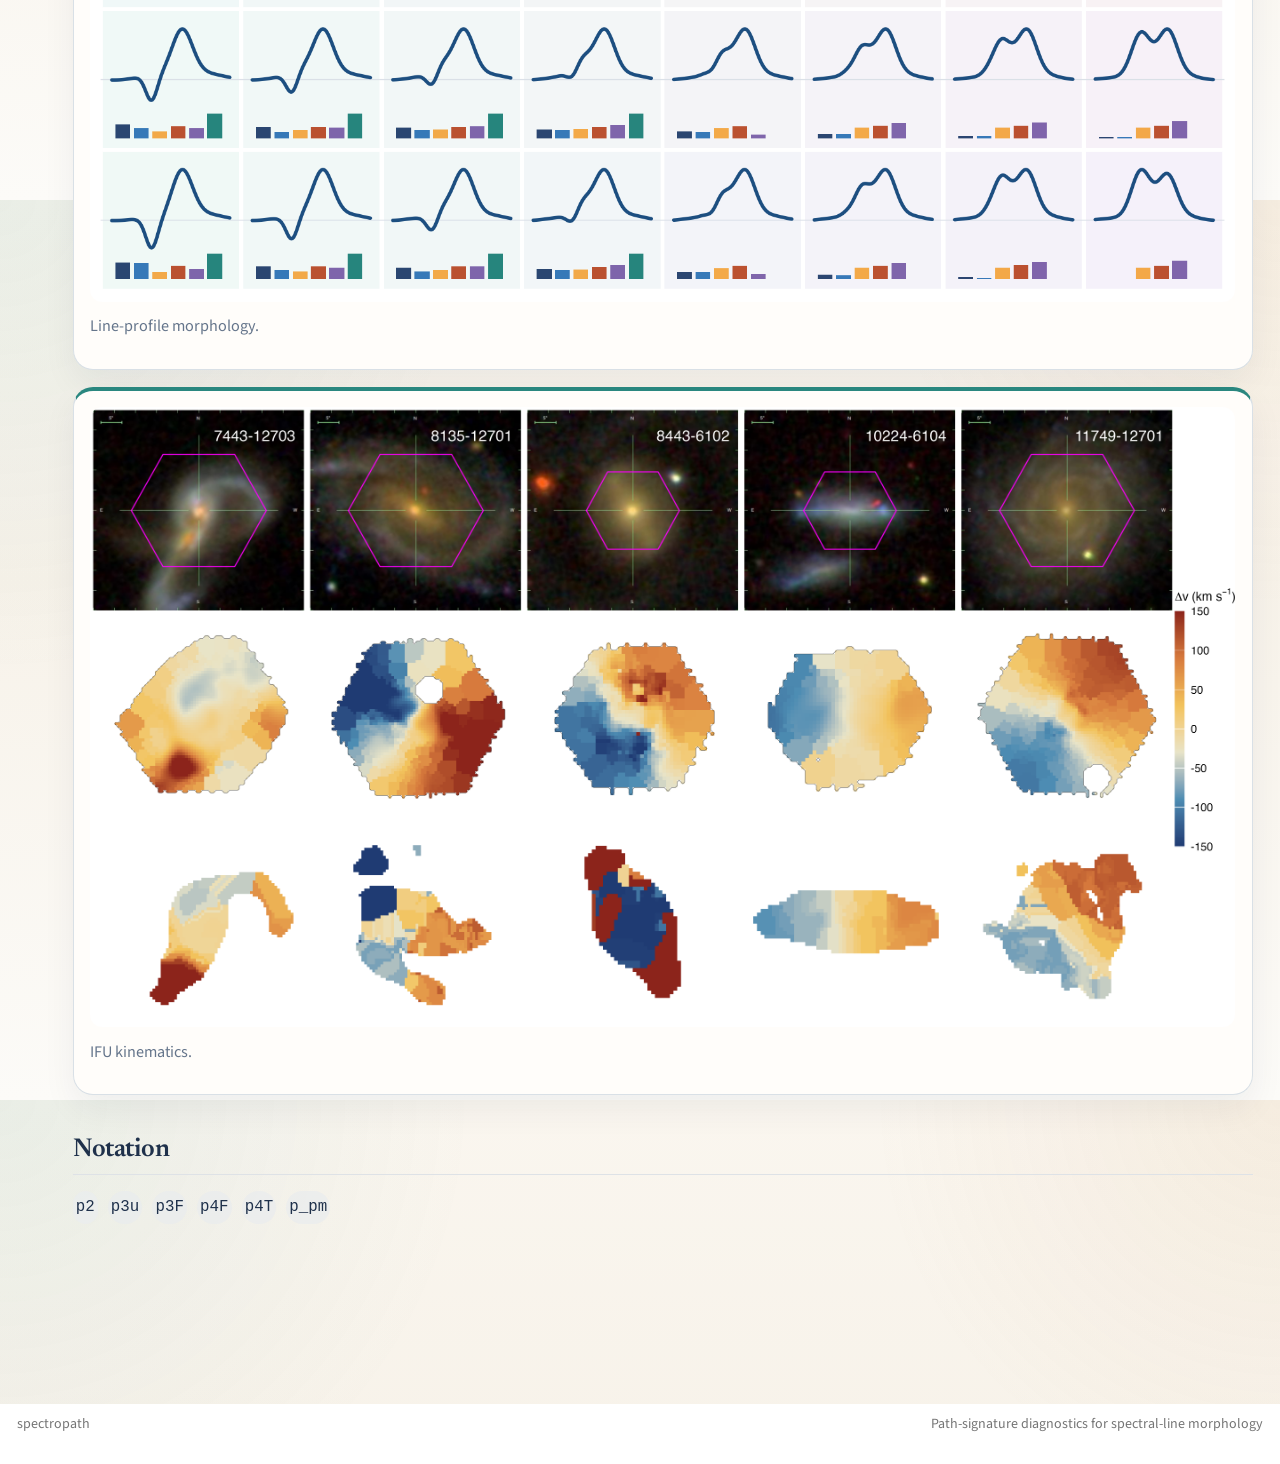
==== commit a0836932: "major update" ====
--- a/docs/index.html
+++ b/docs/index.html
@@ -109,8 +109,8 @@
           <div class="collapse navbar-collapse" id="navbarCollapse">
             <ul class="navbar-nav navbar-nav-scroll me-auto">
   <li class="nav-item">
-    <a class="nav-link active" href="./index.html" aria-current="page"> 
-<span class="menu-text">Home</span></a>
+    <a class="nav-link" href="./r.html"> 
+<span class="menu-text">R</span></a>
   </li>  
   <li class="nav-item">
     <a class="nav-link" href="./python.html"> 
@@ -118,7 +118,7 @@
   </li>  
   <li class="nav-item">
     <a class="nav-link" href="./reference.html"> 
-<span class="menu-text">Reference</span></a>
+<span class="menu-text">Functions</span></a>
   </li>  
 </ul>
             <ul class="navbar-nav navbar-nav-scroll ms-auto">
@@ -153,7 +153,7 @@
 <p>Low-order path coordinates for spectral-line profiles.</p>
 <p>Build a path from an ordered coordinate and a measured signal. The package returns the paper notation directly, with classical summaries available when you want them.</p>
 <div class="inline-links">
-<p><a href="python.html">Python</a> <a href="reference.html">Reference</a> <a href="https://github.com/RafaelSdeSouza/spectropath">GitHub</a></p>
+<p><a href="python.html">Python</a> <a href="reference.html">Functions</a> <a href="https://github.com/RafaelSdeSouza/spectropath">GitHub</a></p>
 </div>
 </section>
 </div>
@@ -172,20 +172,16 @@
 </div>
 </div>
 <section id="figures" class="level2 section-heading">
-<h2 class="section-heading anchored" data-anchor-id="figures">Figures</h2>
-<div class="showcase-grid">
-<div class="showcase-lead">
-<div class="showcase-frame showcase-frame-wide">
-<p><img src="site-assets/moffat_stress_cases_panel_boundary_regions_row1.png" class="img-fluid"></p>
-</div>
+<h2 class="section-heading anchored" data-anchor-id="figures">Application examples</h2>
+<div class="feature-stack">
+<div class="feature-panel feature-panel-atlas">
+<p><img src="site-assets/filled_atlas_8x8.png" class="img-fluid"></p>
 <div class="showcase-caption">
-<p>Profile comparison.</p>
-</div>
-</div>
-<div class="showcase-side">
-<div class="kinematics-pair">
-<p><img src="site-assets/kinematics_context_crop.png" class="kinematics-slice img-fluid"> <img src="site-assets/kinematics_starlet_crop.png" class="kinematics-slice img-fluid"></p>
-</div>
+<p>Line-profile morphology.</p>
+</div>
+</div>
+<div class="feature-panel feature-panel-ifu">
+<p><img src="site-assets/manga_kinematics_comparison_paper.png" class="img-fluid"></p>
 <div class="showcase-caption">
 <p>IFU kinematics.</p>
 </div>
--- a/docs/styles.css
+++ b/docs/styles.css
@@ -266,6 +266,39 @@
   margin: 0 0 0.9rem;
 }
 
+.feature-stack {
+  display: grid;
+  gap: 1rem;
+  margin-bottom: 2.2rem;
+}
+
+.feature-panel {
+  padding: 0.95rem 0.95rem 0.82rem;
+  background: var(--sp-white);
+  border: 1px solid var(--sp-line);
+  border-radius: var(--sp-radius);
+  box-shadow: var(--sp-shadow);
+}
+
+.feature-panel-atlas {
+  border-top: 4px solid var(--sp-accent);
+}
+
+.feature-panel-ifu {
+  border-top: 4px solid var(--sp-jade);
+}
+
+.feature-panel > p {
+  margin: 0;
+}
+
+.feature-panel img {
+  display: block;
+  width: 100%;
+  height: auto;
+  border-radius: 12px;
+}
+
 .showcase-grid {
   display: grid;
   grid-template-columns: repeat(2, minmax(0, 1fr));
@@ -300,6 +333,15 @@
 
 .showcase-frame-wide {
   aspect-ratio: 16 / 7.6;
+}
+
+.showcase-frame > p {
+  height: 100%;
+  margin: 0;
+}
+
+.showcase-frame > p > img {
+  height: 100%;
 }
 
 .showcase-frame img,
@@ -336,6 +378,13 @@
   gap: 0.7rem;
 }
 
+.kinematics-pair > p {
+  display: grid;
+  grid-template-columns: repeat(2, minmax(0, 1fr));
+  gap: 0.7rem;
+  margin: 0;
+}
+
 .kinematics-slice {
   width: 100%;
   aspect-ratio: 1 / 1;
@@ -353,6 +402,45 @@
   margin-bottom: 2.1rem;
 }
 
+.notation-strip > p {
+  display: flex;
+  flex-wrap: wrap;
+  gap: 0.58rem;
+  margin: 0;
+}
+
+.notation-table {
+  display: grid;
+  gap: 0.7rem;
+  margin-bottom: 2rem;
+}
+
+.notation-row {
+  display: grid;
+  grid-template-columns: 120px minmax(0, 1fr);
+  gap: 0.9rem;
+  align-items: start;
+  padding: 0.82rem 0.95rem;
+  background: var(--sp-white);
+  border: 1px solid var(--sp-line);
+  border-radius: 16px;
+  box-shadow: var(--sp-shadow);
+}
+
+.notation-symbol code {
+  display: inline-block;
+  padding: 0.24rem 0.56rem;
+  border-radius: 999px;
+  background: var(--sp-blue-soft);
+  color: var(--sp-ink);
+  font-size: 0.95rem;
+}
+
+.notation-meaning {
+  color: #31445f;
+  line-height: 1.45;
+}
+
 .notation-strip code,
 .reference-item code {
   display: inline-block;
@@ -429,7 +517,8 @@
   .showcase-grid,
   .notation-grid,
   .quick-grid,
-  .reference-list {
+  .reference-list,
+  .notation-row {
     grid-template-columns: 1fr;
   }
 
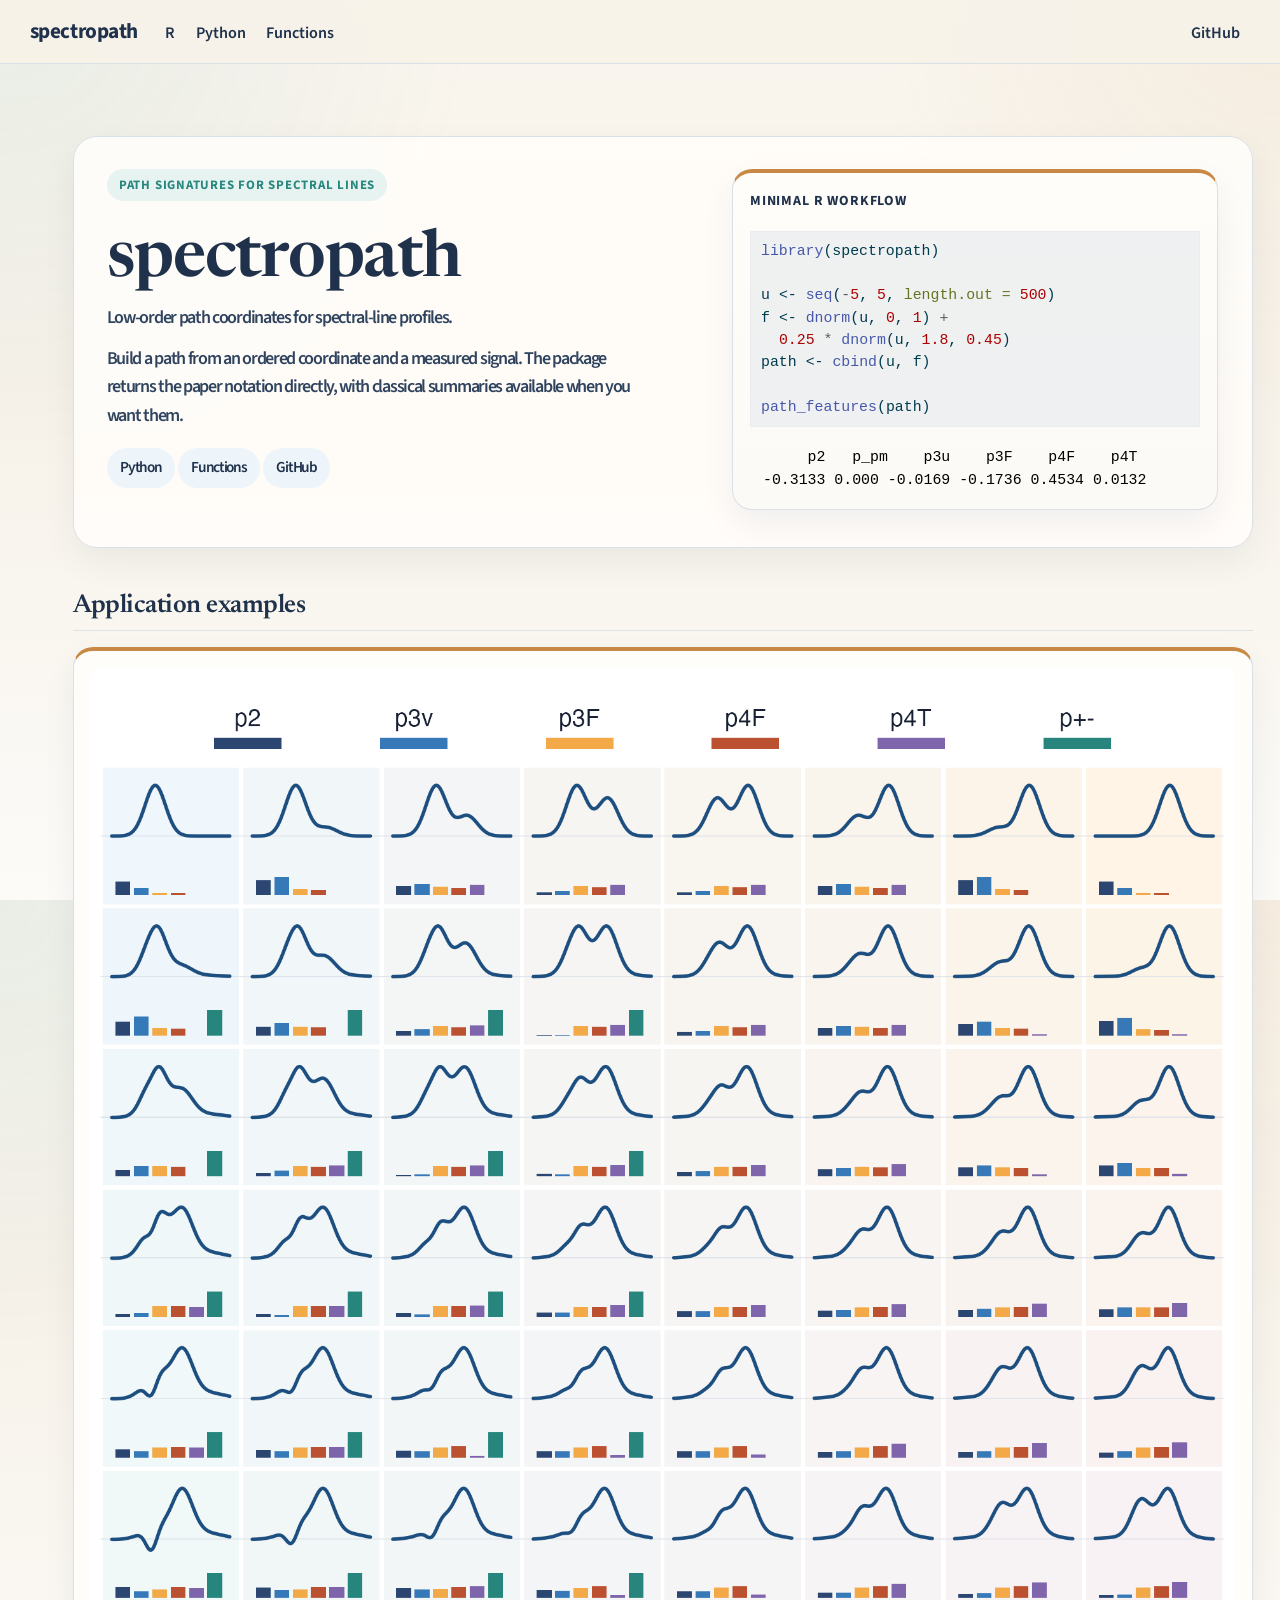
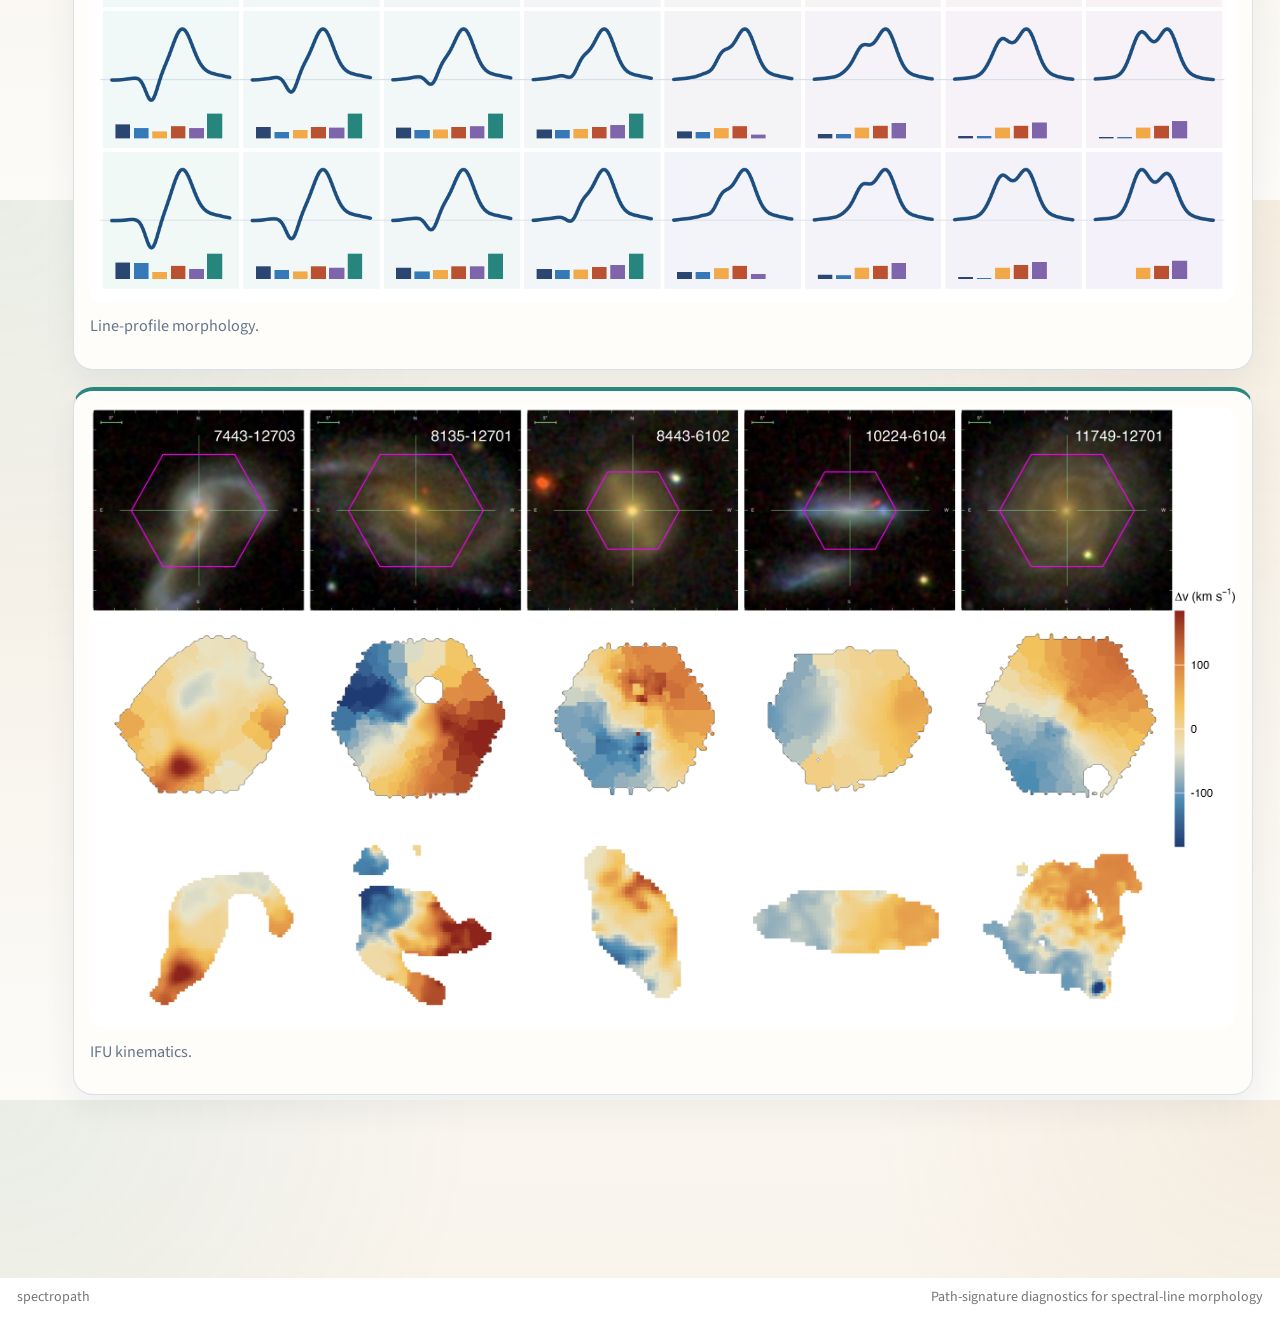
==== commit c3e2fd8a: "g" ====
--- a/docs/index.html
+++ b/docs/index.html
@@ -181,17 +181,11 @@
 </div>
 </div>
 <div class="feature-panel feature-panel-ifu">
-<p><img src="site-assets/manga_kinematics_comparison_paper.png" class="img-fluid"></p>
+<p><img src="site-assets/p3u_p3F_p4T_NII.png" class="img-fluid"></p>
 <div class="showcase-caption">
 <p>IFU kinematics.</p>
 </div>
 </div>
-</div>
-</section>
-<section id="notation" class="level2 section-heading">
-<h2 class="section-heading anchored" data-anchor-id="notation">Notation</h2>
-<div class="notation-strip">
-<p><code>p2</code> <code>p3u</code> <code>p3F</code> <code>p4F</code> <code>p4T</code> <code>p_pm</code></p>
 </div>
 </section>
 </div>
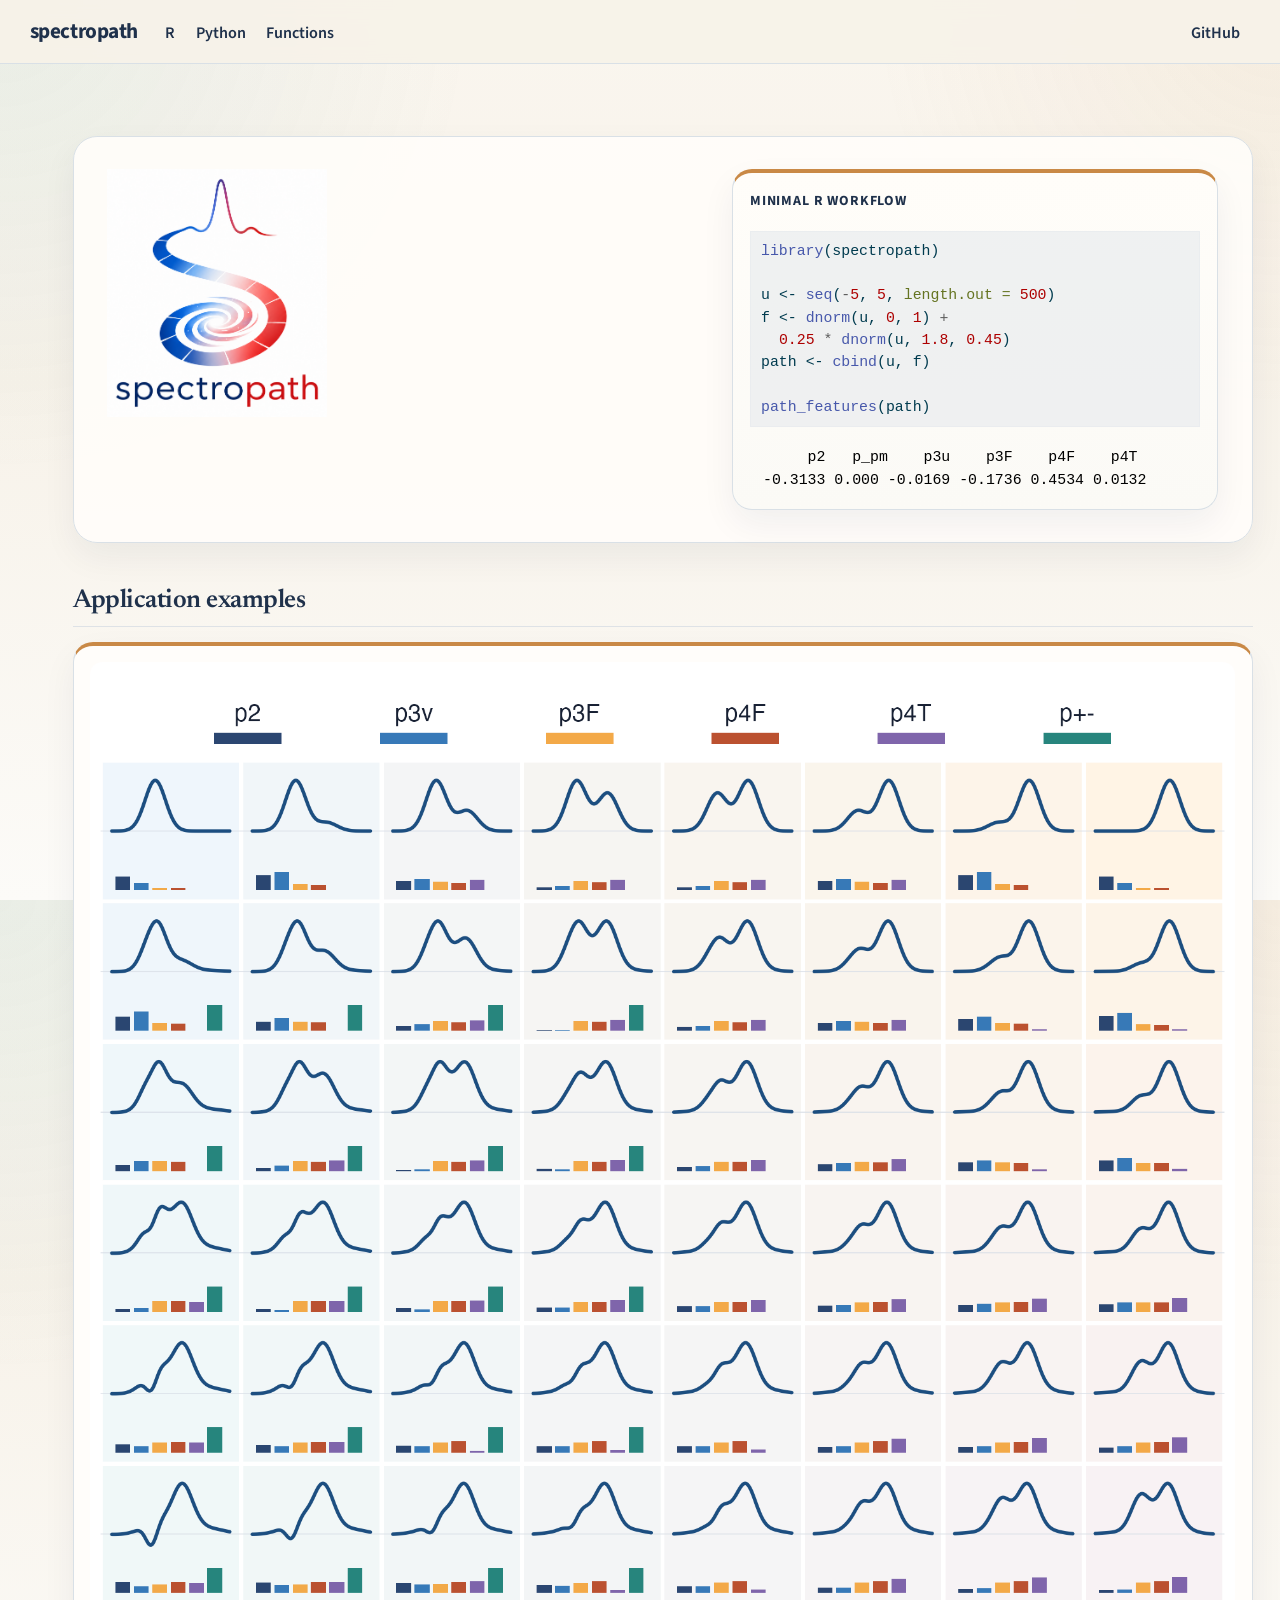
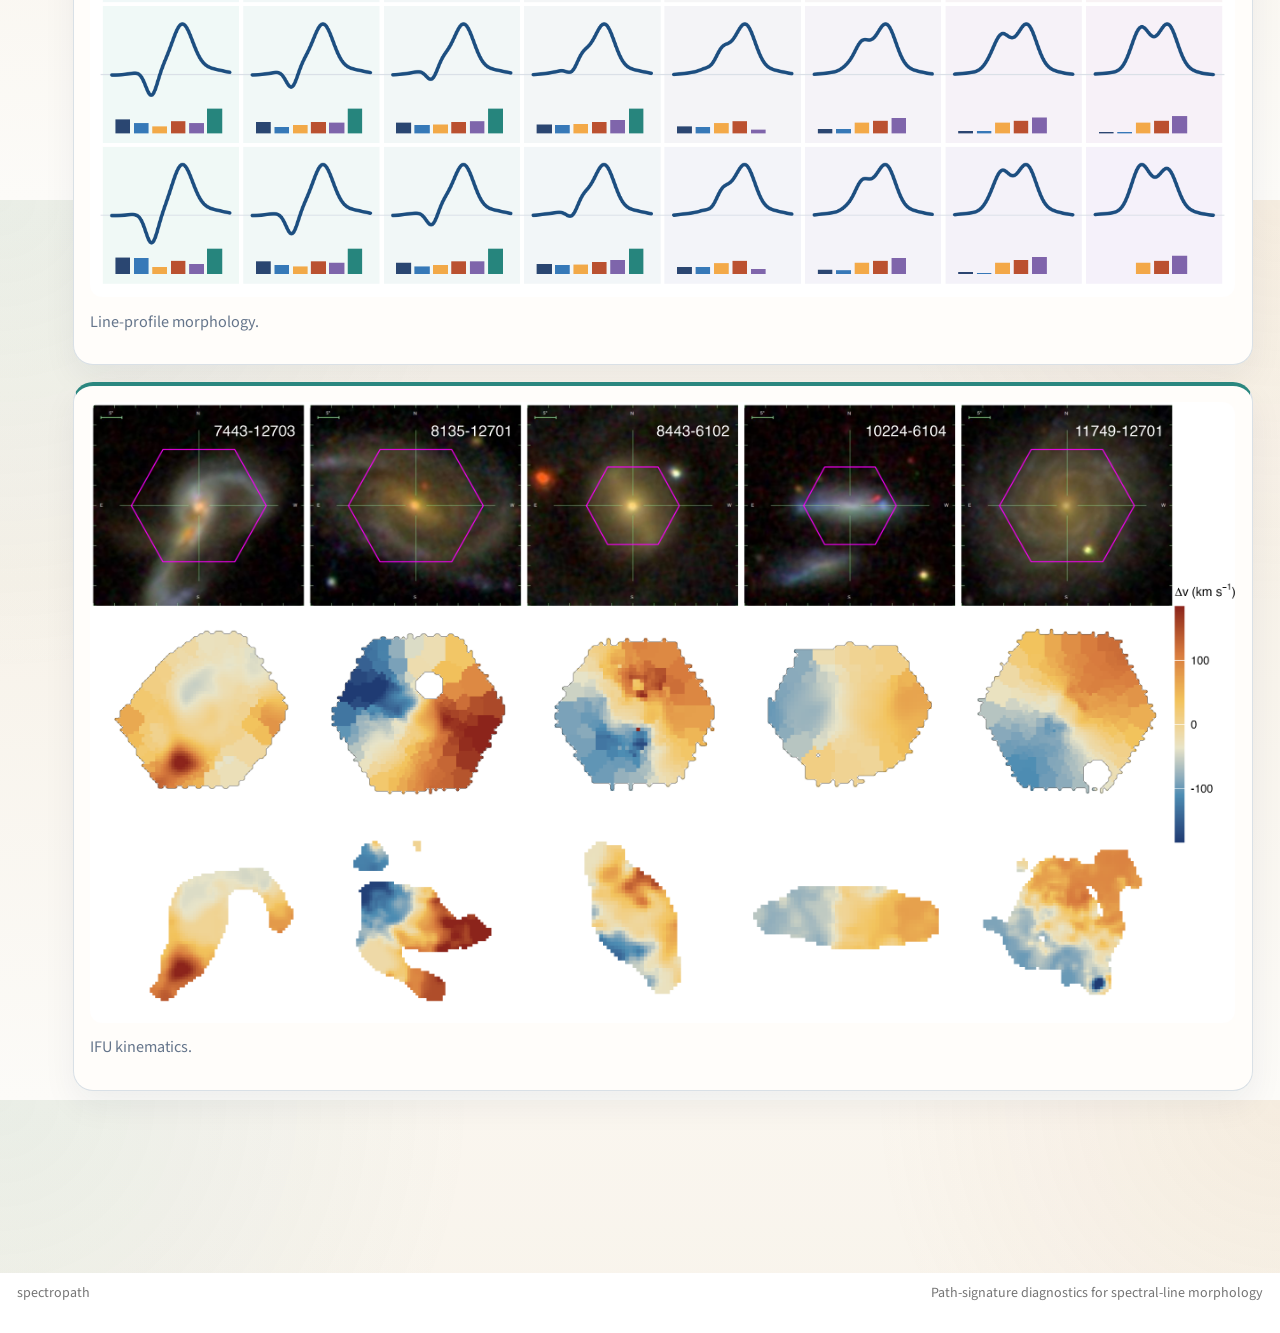
==== commit 1a9e37be: "new logo" ====
--- a/docs/index.html
+++ b/docs/index.html
@@ -147,11 +147,12 @@
 <div class="home-shell">
 <div id="overview" class="hero-grid">
 <div class="hero-copy">
-<p><span class="section-label">Path signatures for spectral lines</span></p>
-<section id="spectropath" class="level1 hero-name">
-<h1 class="hero-name">spectropath</h1>
-<p>Low-order path coordinates for spectral-line profiles.</p>
-<p>Build a path from an ordered coordinate and a measured signal. The package returns the paper notation directly, with classical summaries available when you want them.</p>
+<div class="hero-logo">
+<p><img src="site-assets/spectropath-logo-cropped.png" class="img-fluid" alt="spectropath logo"></p>
+</div>
+<section id="spectropath" class="level1 sr-only">
+<h1 class="sr-only">spectropath</h1>
+<p>Low-order path coordinates for spectral-line profiles. Build a path from an ordered coordinate and a measured signal; spectropath returns the notation used in the paper directly.</p>
 <div class="inline-links">
 <p><a href="python.html">Python</a> <a href="reference.html">Functions</a> <a href="https://github.com/RafaelSdeSouza/spectropath">GitHub</a></p>
 </div>
--- a/docs/styles.css
+++ b/docs/styles.css
@@ -185,6 +185,33 @@
   max-width: none;
 }
 
+.sr-only {
+  position: absolute !important;
+  width: 1px !important;
+  height: 1px !important;
+  padding: 0 !important;
+  margin: -1px !important;
+  overflow: hidden !important;
+  clip: rect(0, 0, 0, 0) !important;
+  white-space: nowrap !important;
+  border: 0 !important;
+}
+
+.hero-logo {
+  width: min(220px, 58vw);
+  margin: 0 0 0.95rem;
+}
+
+.hero-logo p {
+  margin: 0;
+}
+
+.hero-logo img {
+  display: block;
+  width: 100%;
+  height: auto;
+}
+
 .hero-copy p {
   max-width: 31rem;
   margin: 0 0 0.8rem;
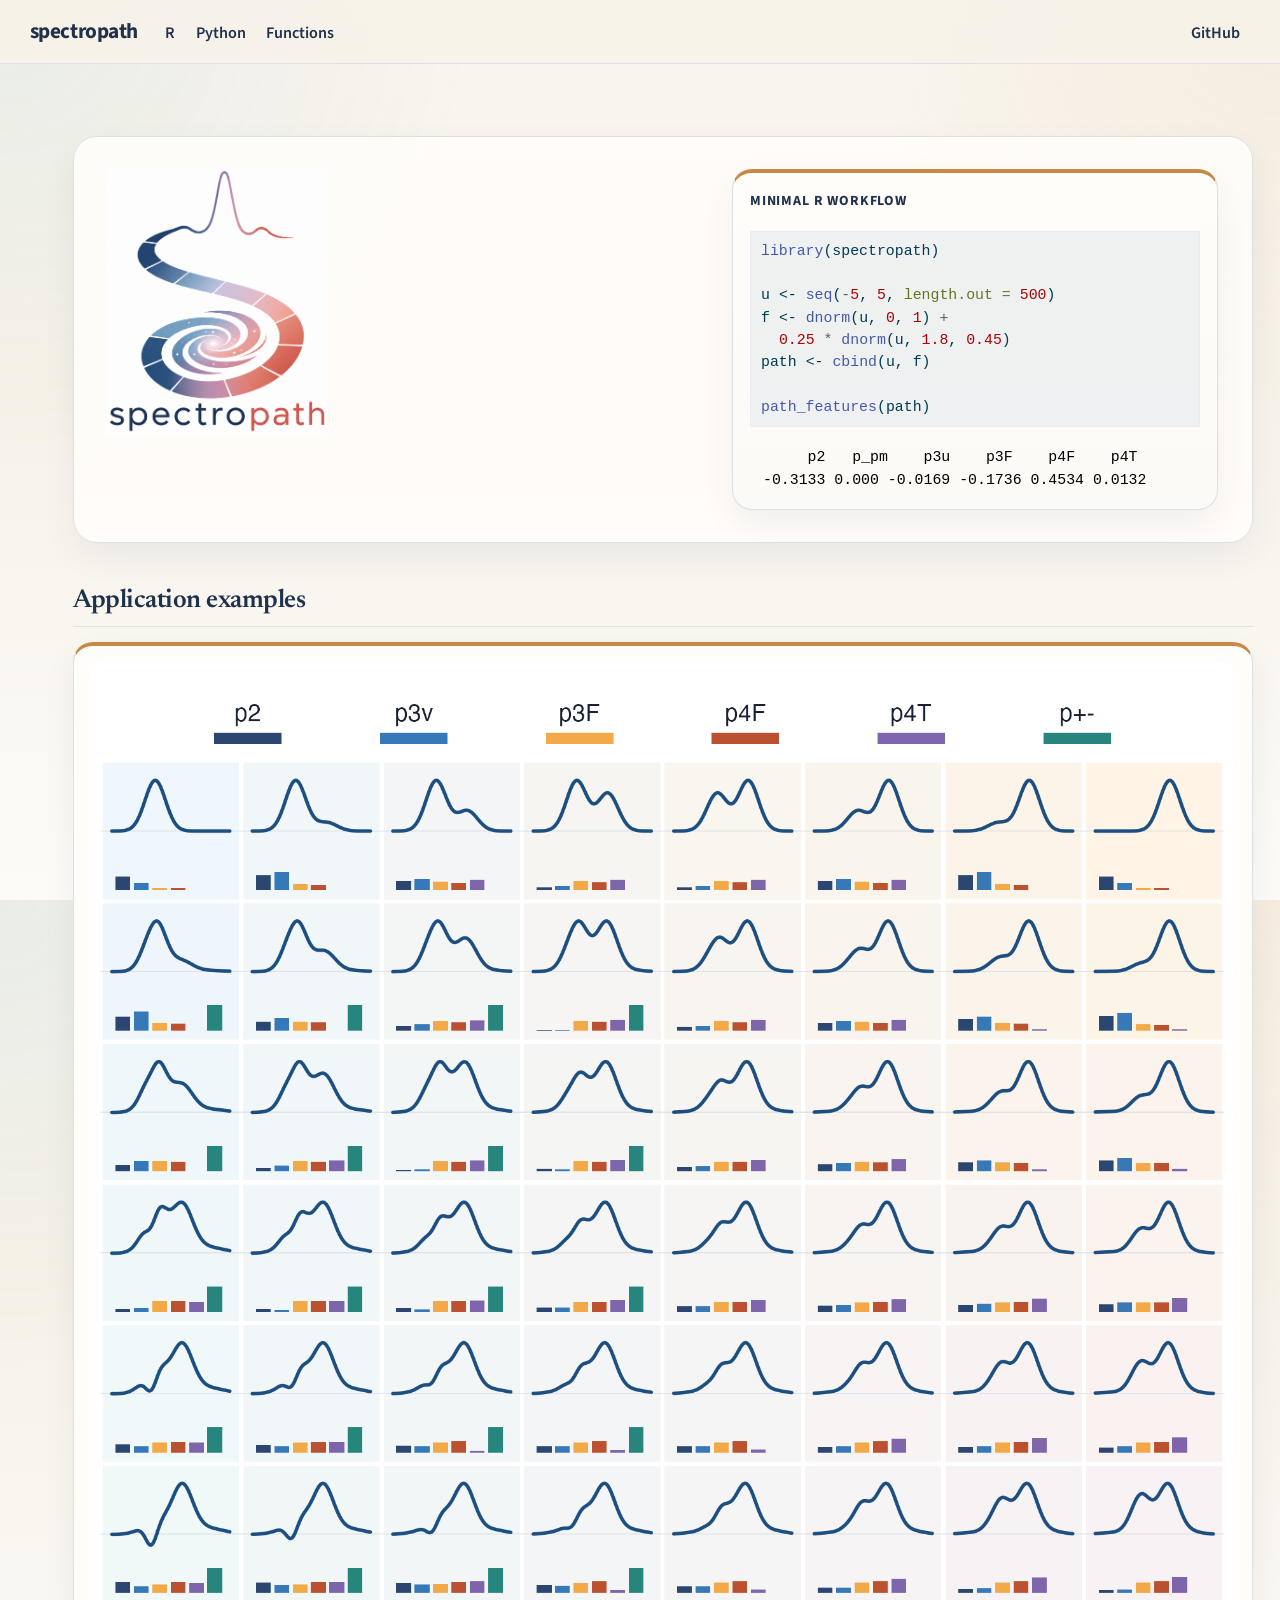
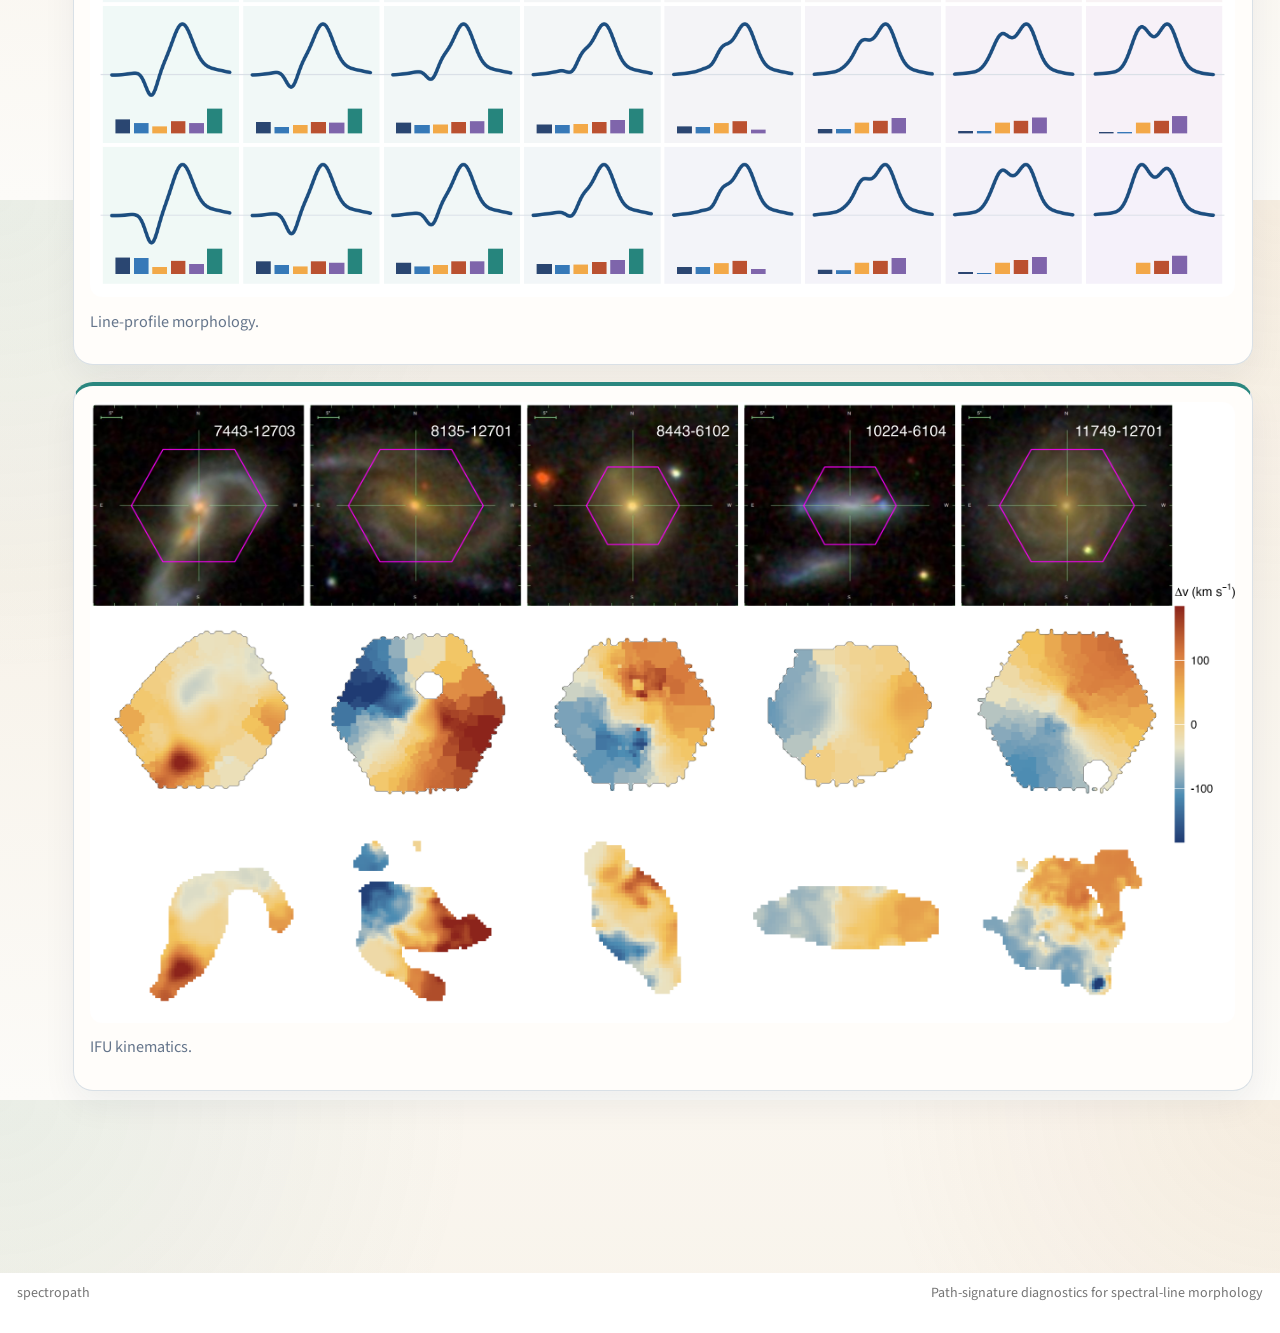
==== commit 1231e517: "logo update" ====
--- a/docs/index.html
+++ b/docs/index.html
@@ -148,7 +148,7 @@
 <div id="overview" class="hero-grid">
 <div class="hero-copy">
 <div class="hero-logo">
-<p><img src="site-assets/spectropath-logo-cropped.png" class="img-fluid" alt="spectropath logo"></p>
+<p><img src="site-assets/spectropath-logo.png" class="img-fluid" alt="spectropath logo"></p>
 </div>
 <section id="spectropath" class="level1 sr-only">
 <h1 class="sr-only">spectropath</h1>
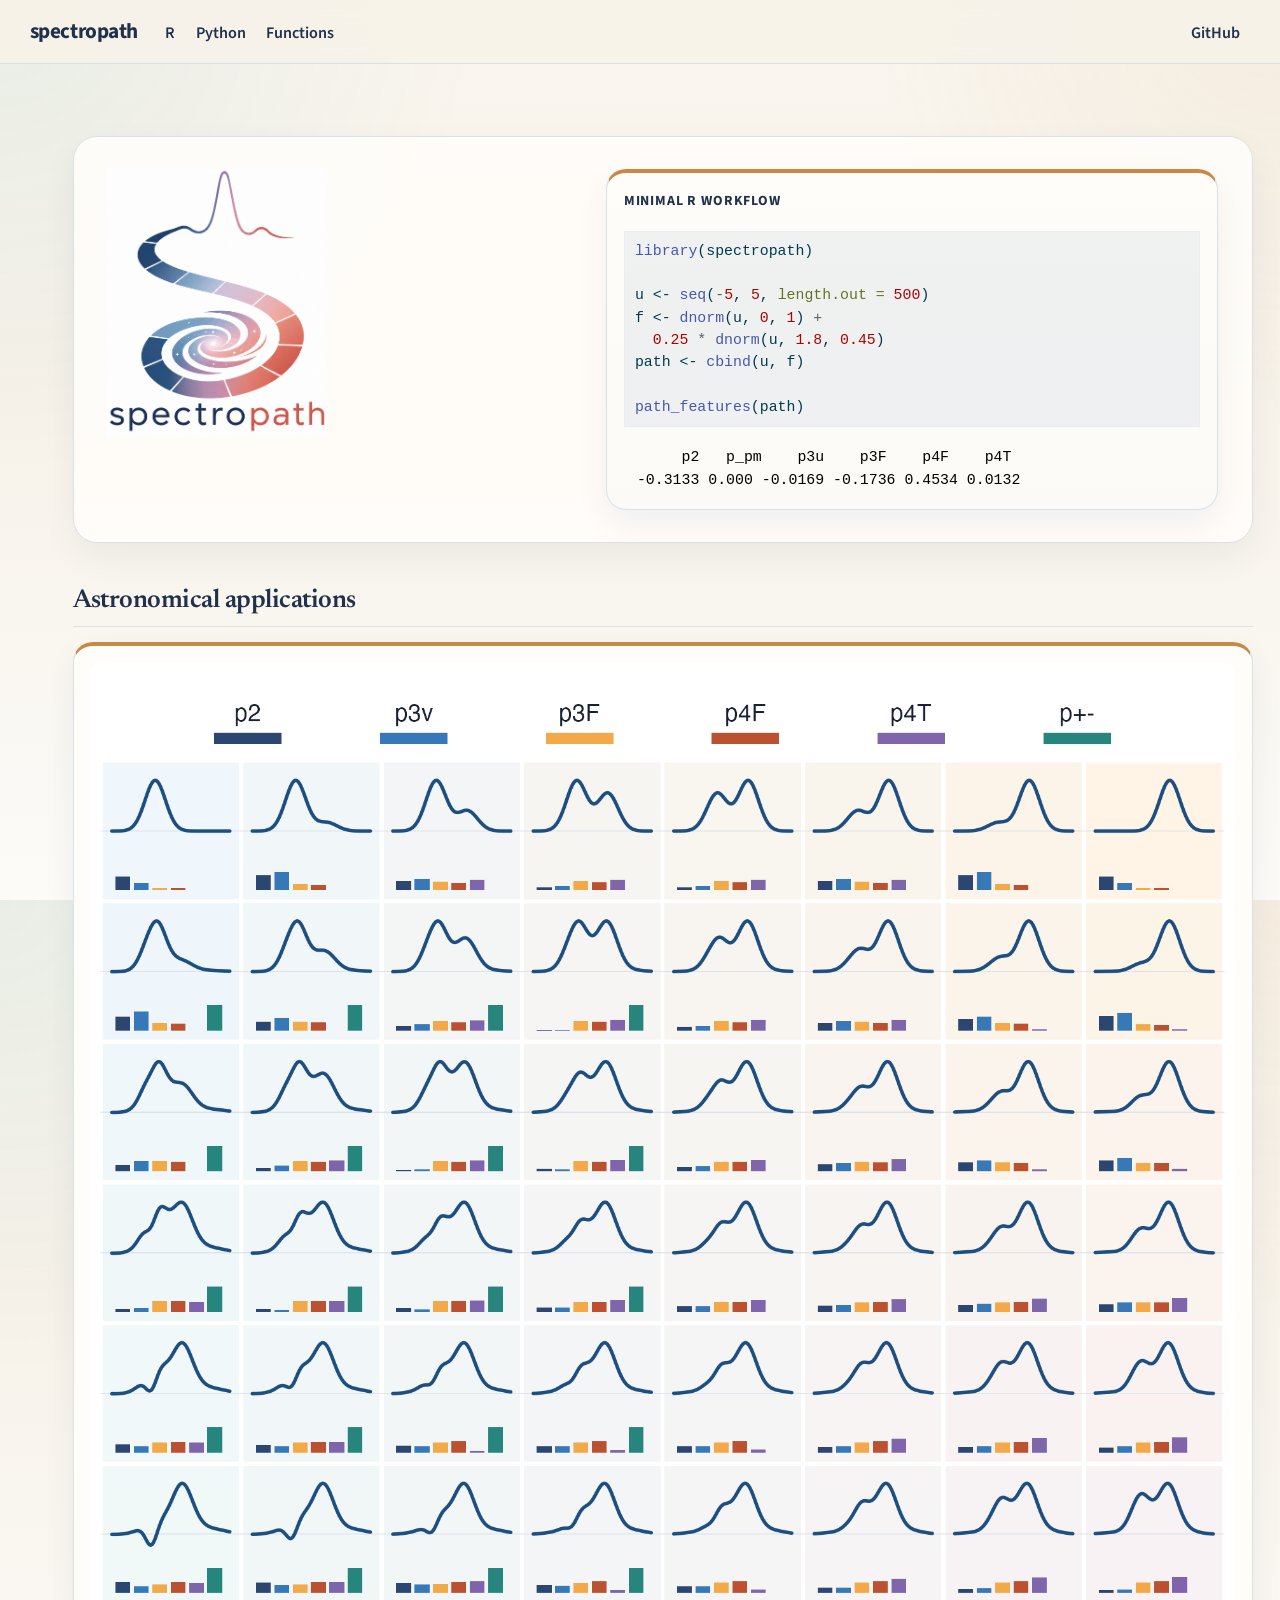
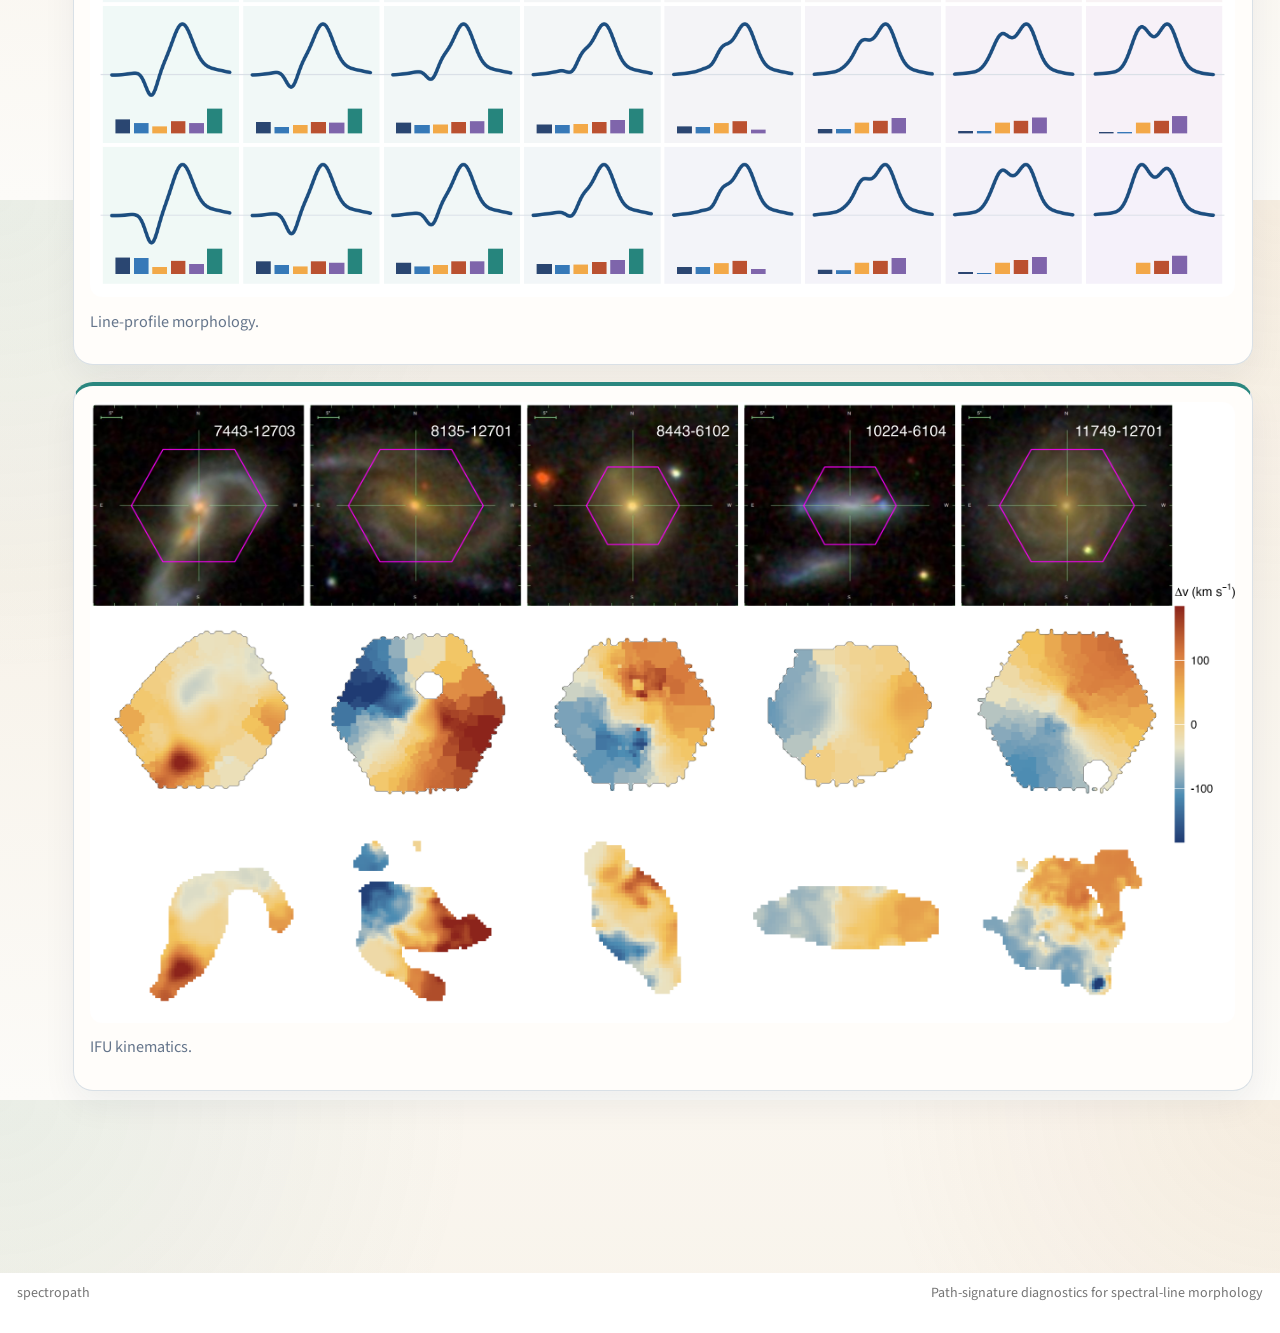
==== commit e8717fd4: "oi" ====
--- a/docs/index.html
+++ b/docs/index.html
@@ -153,6 +153,9 @@
 <section id="spectropath" class="level1 sr-only">
 <h1 class="sr-only">spectropath</h1>
 <p>Low-order path coordinates for spectral-line profiles. Build a path from an ordered coordinate and a measured signal; spectropath returns the notation used in the paper directly.</p>
+<div class="paper-meta">
+<p>Rafael S. de Souza · companion package for the path-signature line morphology paper</p>
+</div>
 <div class="inline-links">
 <p><a href="python.html">Python</a> <a href="reference.html">Functions</a> <a href="https://github.com/RafaelSdeSouza/spectropath">GitHub</a></p>
 </div>
@@ -173,7 +176,7 @@
 </div>
 </div>
 <section id="figures" class="level2 section-heading">
-<h2 class="section-heading anchored" data-anchor-id="figures">Application examples</h2>
+<h2 class="section-heading anchored" data-anchor-id="figures">Astronomical applications</h2>
 <div class="feature-stack">
 <div class="feature-panel feature-panel-atlas">
 <p><img src="site-assets/filled_atlas_8x8.png" class="img-fluid"></p>
--- a/docs/styles.css
+++ b/docs/styles.css
@@ -140,8 +140,8 @@
 
 .hero-grid {
   display: grid;
-  grid-template-columns: minmax(0, 1.1fr) minmax(300px, 0.9fr);
-  gap: 1.8rem;
+  grid-template-columns: minmax(250px, 0.78fr) minmax(340px, 1fr);
+  gap: 1.25rem;
   align-items: start;
   margin: 0 auto 2.4rem;
   padding: 1.9rem 1.95rem;
@@ -152,7 +152,7 @@
 }
 
 .hero-copy {
-  max-width: 34rem;
+  max-width: 28rem;
 }
 
 .section-label {
@@ -213,11 +213,23 @@
 }
 
 .hero-copy p {
-  max-width: 31rem;
+  max-width: 27rem;
   margin: 0 0 0.8rem;
   color: #31445f;
   font-size: 1.06rem;
   line-height: 1.56;
+}
+
+.paper-meta {
+  margin: 0.55rem 0 0;
+  color: var(--sp-muted);
+  font-size: 0.92rem;
+  font-weight: 600;
+  line-height: 1.42;
+}
+
+.paper-meta p {
+  margin: 0;
 }
 
 .inline-links {
@@ -485,6 +497,43 @@
   gap: 1rem;
 }
 
+.function-list {
+  display: grid;
+  gap: 0.8rem;
+  margin: 1.1rem 0 2rem;
+}
+
+.function-item {
+  display: grid;
+  grid-template-columns: minmax(210px, 0.38fr) minmax(0, 1fr);
+  gap: 1rem;
+  align-items: start;
+  padding: 0.95rem 1.05rem;
+  background: var(--sp-white);
+  border: 1px solid var(--sp-line);
+  border-radius: 16px;
+  box-shadow: var(--sp-shadow);
+}
+
+.function-call code {
+  display: inline-block;
+  padding: 0.26rem 0.56rem;
+  border-radius: 999px;
+  background: var(--sp-blue-soft);
+  color: var(--sp-ink);
+  font-size: 0.93rem;
+}
+
+.function-body {
+  color: #31445f;
+  line-height: 1.48;
+}
+
+.function-body p,
+.function-call p {
+  margin: 0;
+}
+
 .quick-card {
   padding: 1rem 1.05rem;
   margin-bottom: 2rem;
@@ -545,6 +594,7 @@
   .notation-grid,
   .quick-grid,
   .reference-list,
+  .function-item,
   .notation-row {
     grid-template-columns: 1fr;
   }
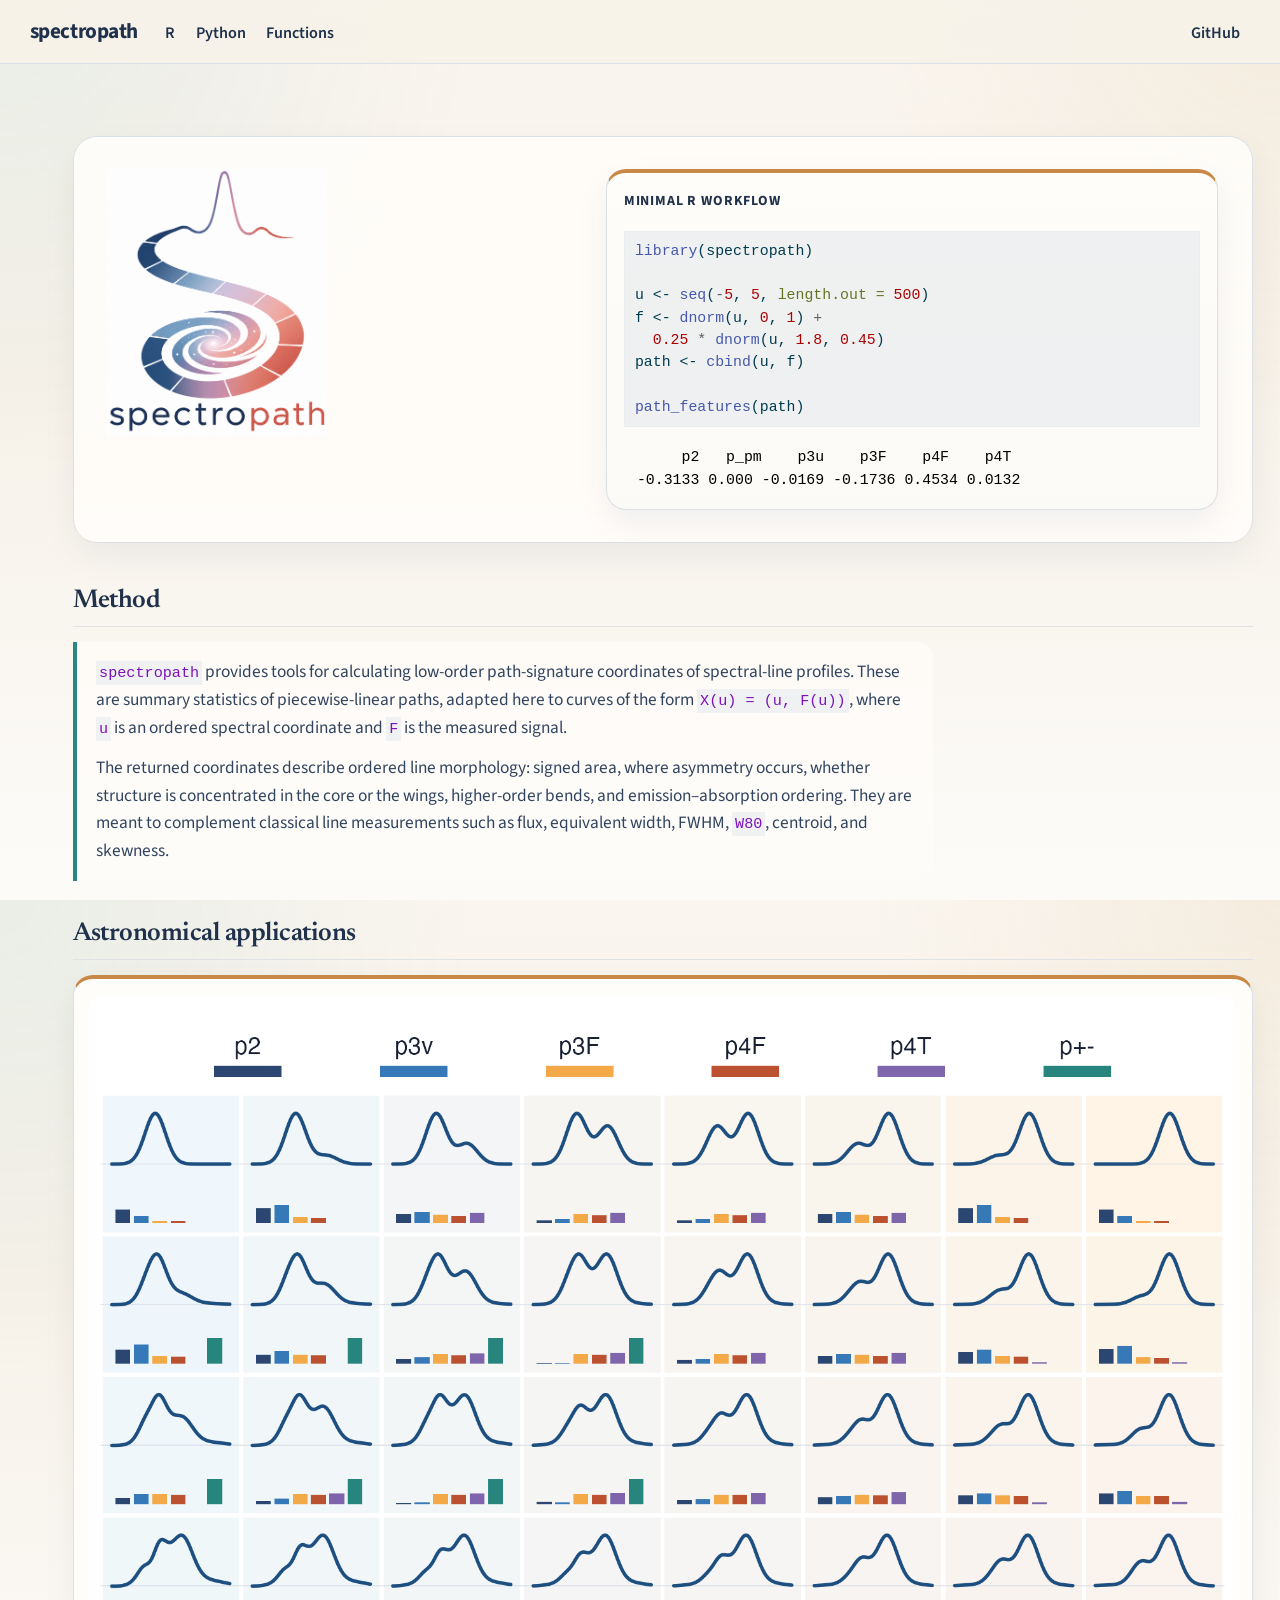
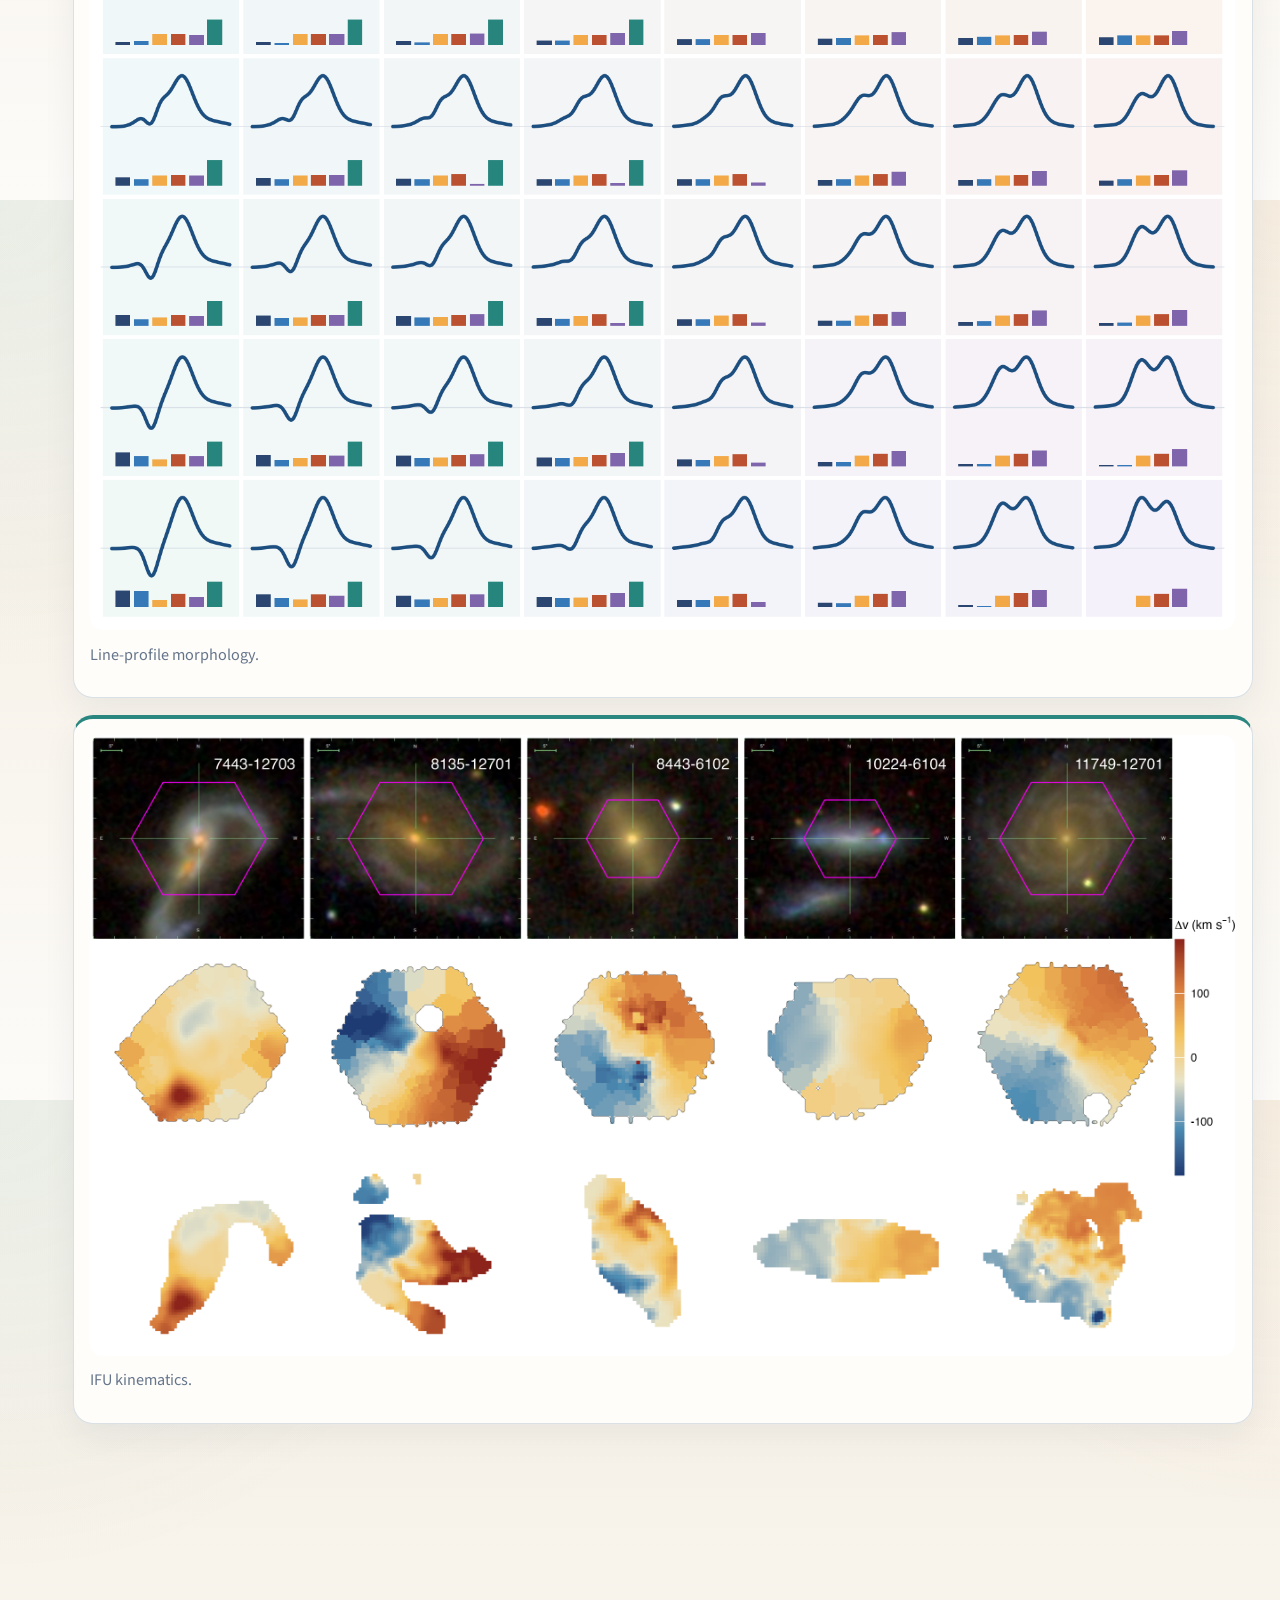
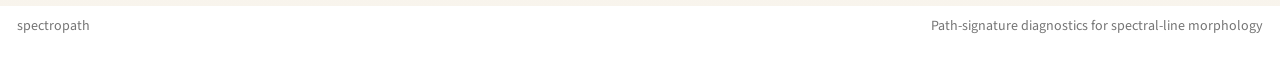
==== commit cccd083d: "up in the text" ====
--- a/docs/index.html
+++ b/docs/index.html
@@ -175,6 +175,13 @@
  -0.3133 0.000 -0.0169 -0.1736 0.4534 0.0132</code></pre>
 </div>
 </div>
+<section id="method" class="level2 section-heading">
+<h2 class="section-heading anchored" data-anchor-id="method">Method</h2>
+<div class="method-panel">
+<p><code>spectropath</code> provides tools for calculating low-order path-signature coordinates of spectral-line profiles. These are summary statistics of piecewise-linear paths, adapted here to curves of the form <code>X(u) = (u, F(u))</code>, where <code>u</code> is an ordered spectral coordinate and <code>F</code> is the measured signal.</p>
+<p>The returned coordinates describe ordered line morphology: signed area, where asymmetry occurs, whether structure is concentrated in the core or the wings, higher-order bends, and emission–absorption ordering. They are meant to complement classical line measurements such as flux, equivalent width, FWHM, <code>W80</code>, centroid, and skewness.</p>
+</div>
+</section>
 <section id="figures" class="level2 section-heading">
 <h2 class="section-heading anchored" data-anchor-id="figures">Astronomical applications</h2>
 <div class="feature-stack">
--- a/docs/styles.css
+++ b/docs/styles.css
@@ -305,6 +305,26 @@
   margin: 0 0 0.9rem;
 }
 
+.method-panel {
+  max-width: 860px;
+  margin: 0 0 2.15rem;
+  padding: 0.95rem 1.15rem;
+  border-left: 4px solid var(--sp-jade);
+  border-radius: 0 16px 16px 0;
+  background: rgba(255, 253, 250, 0.72);
+  color: #31445f;
+}
+
+.method-panel p {
+  margin: 0;
+  font-size: 1.02rem;
+  line-height: 1.58;
+}
+
+.method-panel p + p {
+  margin-top: 0.72rem;
+}
+
 .feature-stack {
   display: grid;
   gap: 1rem;
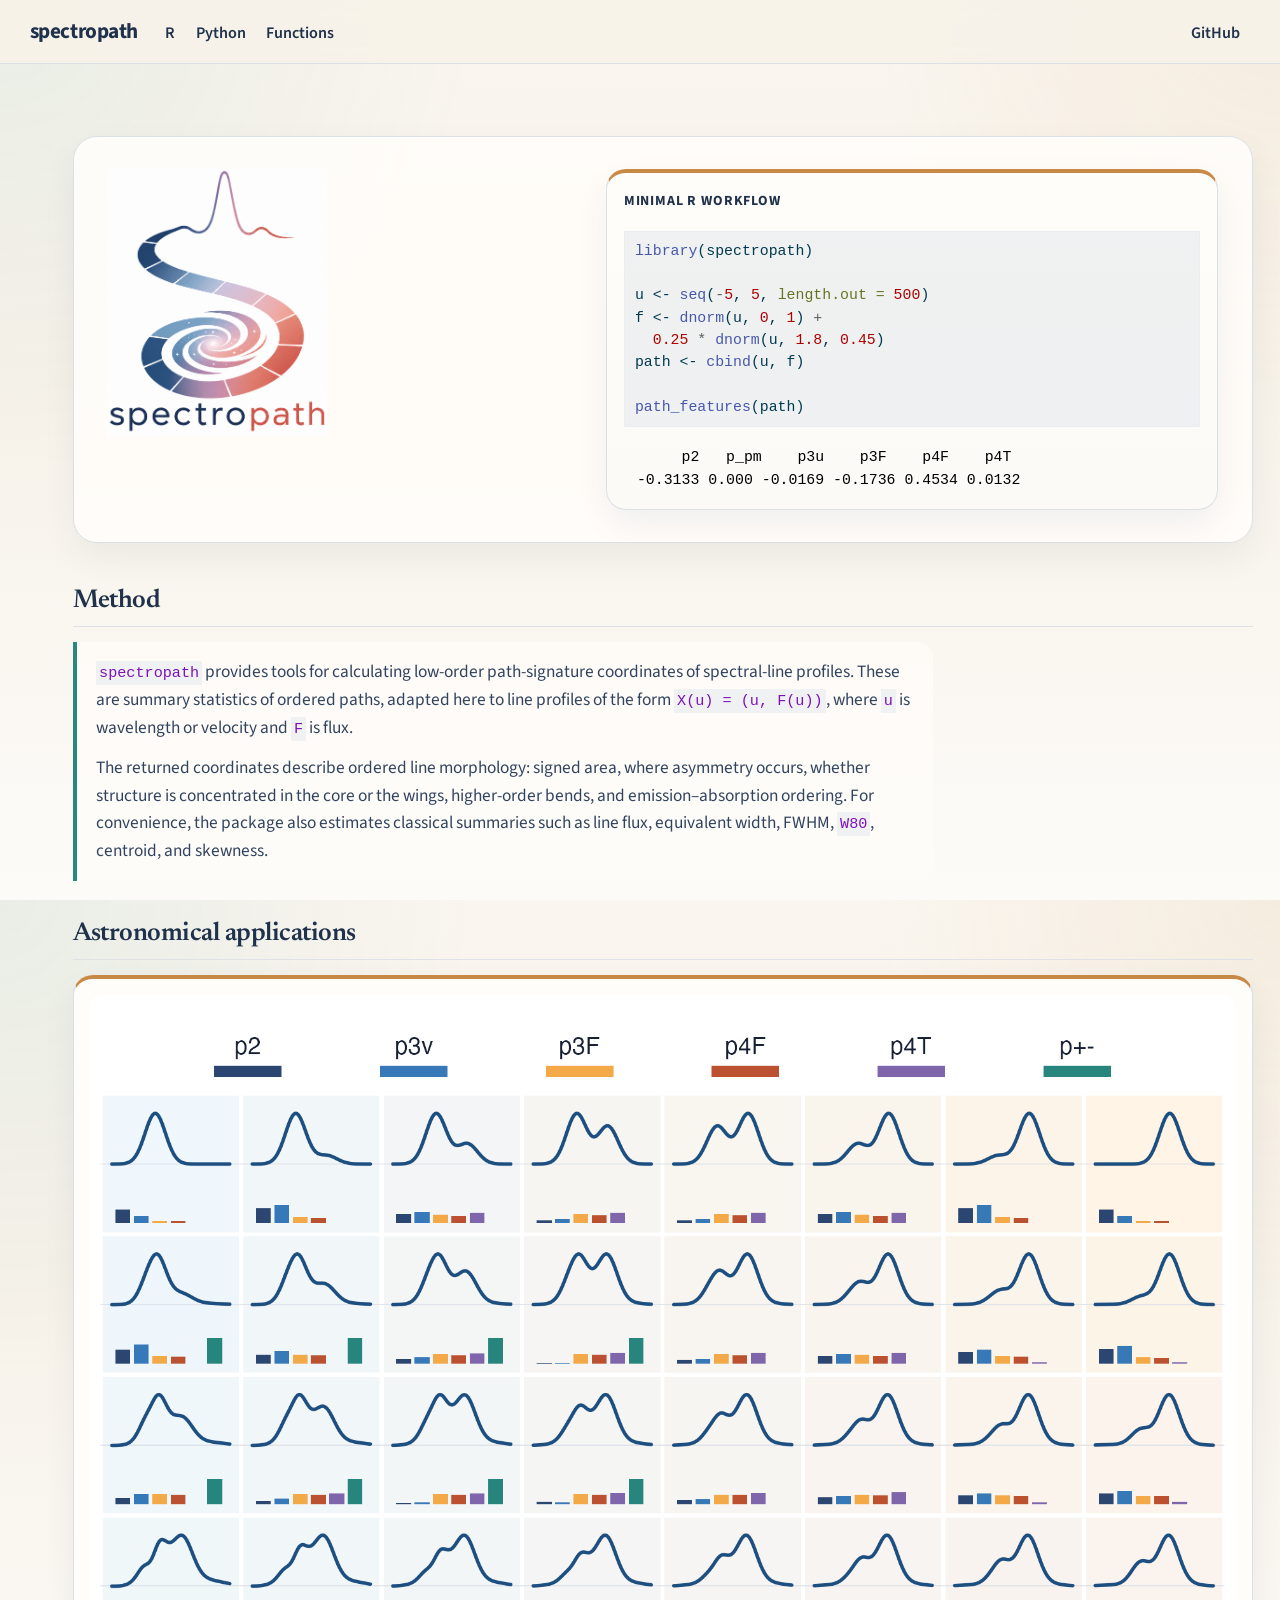
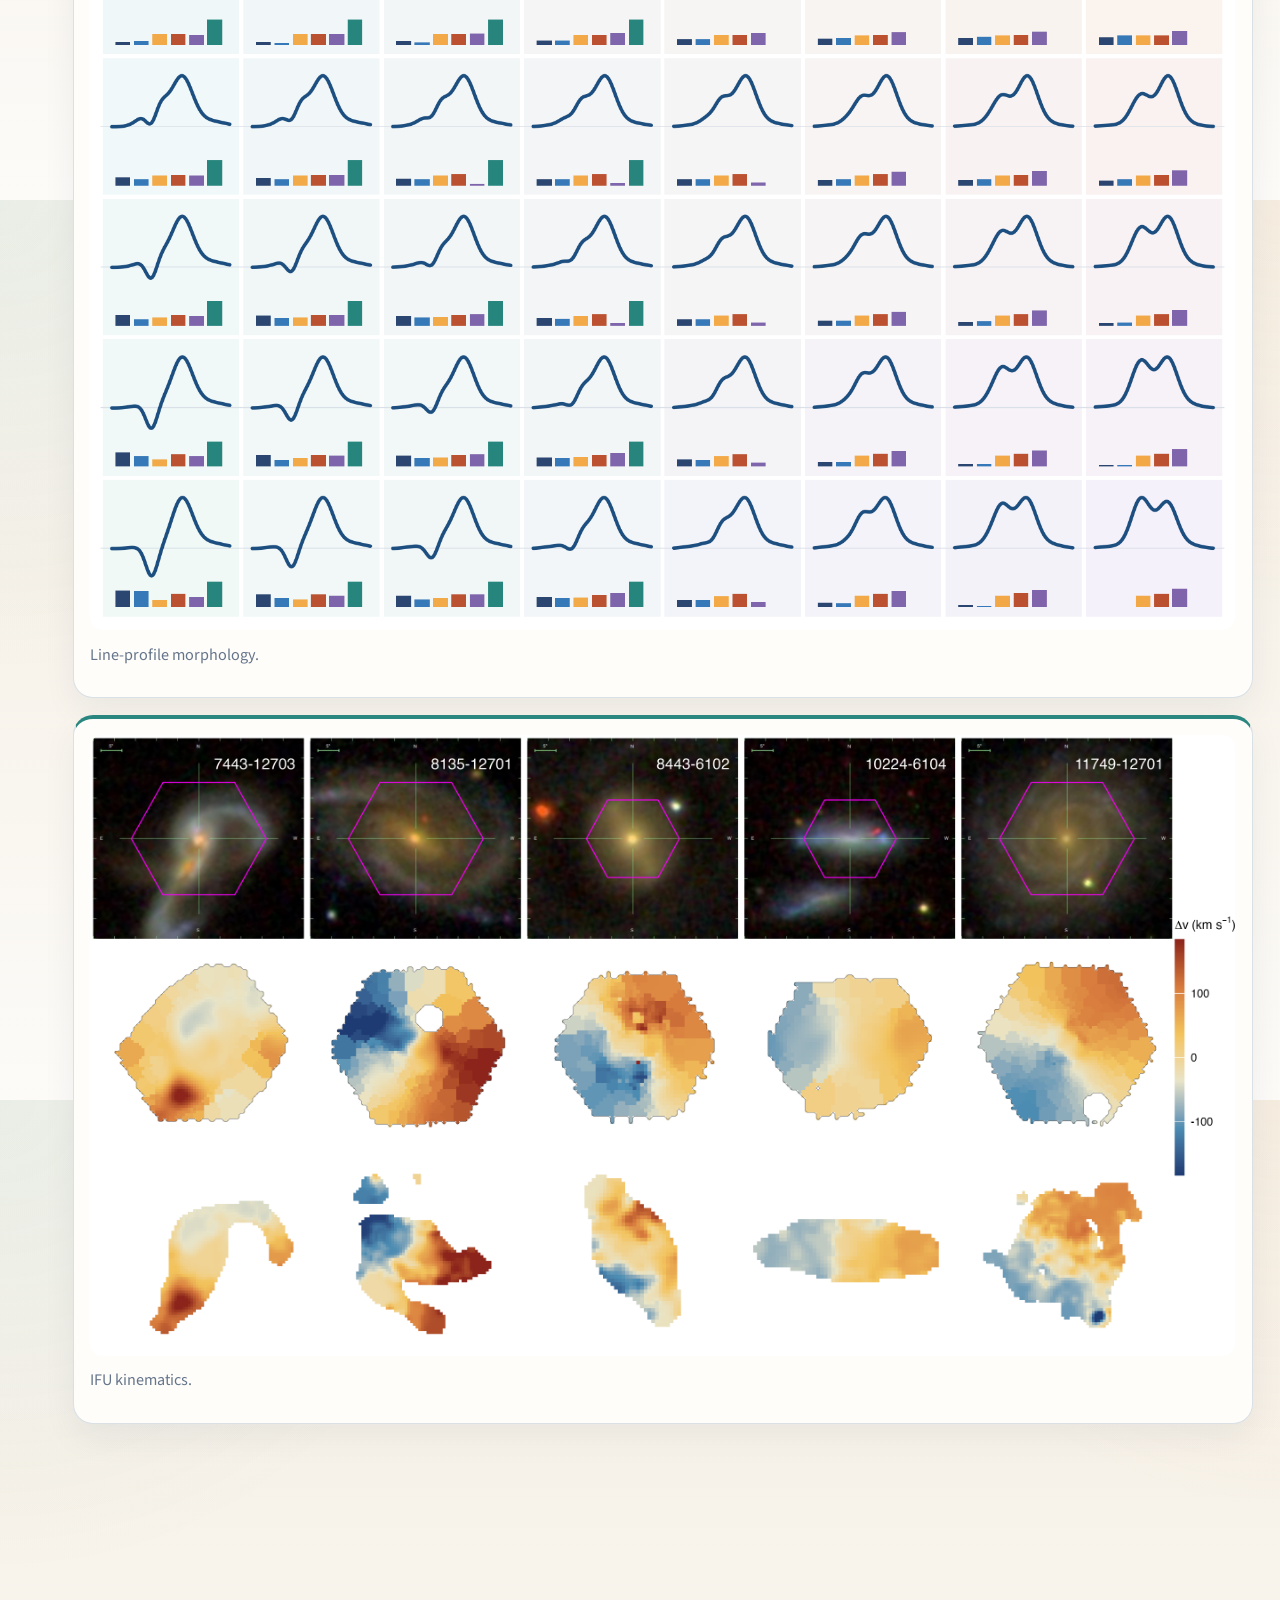
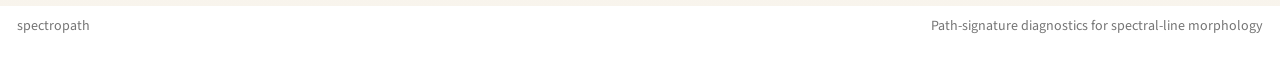
==== commit e1695030: "upda" ====
--- a/docs/index.html
+++ b/docs/index.html
@@ -178,8 +178,8 @@
 <section id="method" class="level2 section-heading">
 <h2 class="section-heading anchored" data-anchor-id="method">Method</h2>
 <div class="method-panel">
-<p><code>spectropath</code> provides tools for calculating low-order path-signature coordinates of spectral-line profiles. These are summary statistics of piecewise-linear paths, adapted here to curves of the form <code>X(u) = (u, F(u))</code>, where <code>u</code> is an ordered spectral coordinate and <code>F</code> is the measured signal.</p>
-<p>The returned coordinates describe ordered line morphology: signed area, where asymmetry occurs, whether structure is concentrated in the core or the wings, higher-order bends, and emission–absorption ordering. They are meant to complement classical line measurements such as flux, equivalent width, FWHM, <code>W80</code>, centroid, and skewness.</p>
+<p><code>spectropath</code> provides tools for calculating low-order path-signature coordinates of spectral-line profiles. These are summary statistics of ordered paths, adapted here to line profiles of the form <code>X(u) = (u, F(u))</code>, where <code>u</code> is wavelength or velocity and <code>F</code> is flux.</p>
+<p>The returned coordinates describe ordered line morphology: signed area, where asymmetry occurs, whether structure is concentrated in the core or the wings, higher-order bends, and emission–absorption ordering. For convenience, the package also estimates classical summaries such as line flux, equivalent width, FWHM, <code>W80</code>, centroid, and skewness.</p>
 </div>
 </section>
 <section id="figures" class="level2 section-heading">
